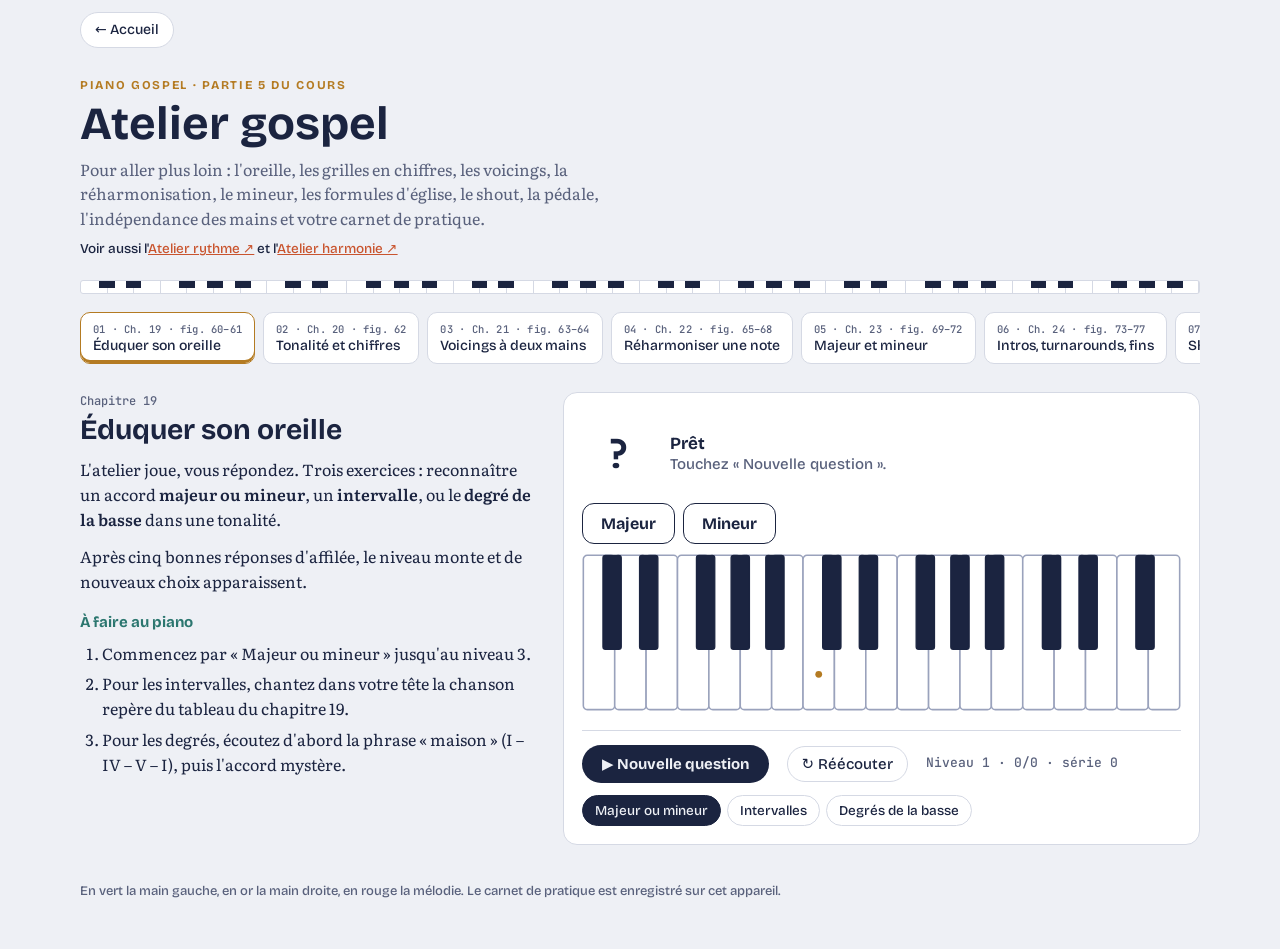
==== gospel.html @ 8a5437c1 "Application Piano gospel : accueil, trois ateliers hors ligne et cours PDF Co-Authored-By: Claude Op" ====
<!doctype html>
<html lang="fr">
<head>
<meta charset="utf-8">
<meta name="viewport" content="width=device-width, initial-scale=1, viewport-fit=cover">
<title>Atelier gospel · Piano gospel</title>
<meta name="description" content="Cours de piano gospel pour débutants : ateliers animés et sonores.">
<meta name="theme-color" content="#1B2440">
<link rel="manifest" href="manifest.webmanifest">
<link rel="icon" href="icons/icon-192.png" type="image/png">
<link rel="apple-touch-icon" href="icons/apple-touch-icon.png">
<meta name="mobile-web-app-capable" content="yes">
<meta name="apple-mobile-web-app-capable" content="yes">
<meta name="apple-mobile-web-app-title" content="Piano gospel">
<link rel="stylesheet" href="fonts/fonts.css">

<style>*{box-sizing:border-box}html{-webkit-text-size-adjust:100%}
:root{padding-top:env(safe-area-inset-top,0px);padding-bottom:env(safe-area-inset-bottom,0px)}
body{margin:0;font-size:14px}img{max-width:100%}[hidden]{display:none!important}
.appbar{display:flex;align-items:center;gap:10px;padding-block:12px 0;font-family:var(--f-display);font-size:14px}
.appbar a{color:var(--ink);text-decoration:none;border:1.5px solid var(--line);border-radius:999px;padding:6px 14px;background:var(--surface)}
.appbar a:focus-visible{outline:2px solid var(--gold);outline-offset:2px}

/* Mise en page (gospel) : en-tête + bande clavier, menu des leçons défilant, puis leçon en deux colonnes (texte | scène animée) qui s'empilent sur téléphone. */
:root{
  --bg:#EEF0F5; --surface:#FFFFFF; --ink:#1B2440; --muted:#59617C; --line:#D5D9E4; --soft:#E4E7EF;
  --gold:#B47B22; --gold-soft:#F3E3C4; --coral:#C9542E; --coral-soft:#F7DACD; --teal:#2B766F; --teal-soft:#D3EAE6;
  --violet:#5B4B8A; --violet-soft:#E2DCF0; --key:#1B2440;
  --keyw:#FFFFFF; --keyb:#1B2440; --keyline:#9AA2BC; --keytext:#59617C;
  --f-display:"Bricolage Grotesque", "Trebuchet MS", system-ui, sans-serif;
  --f-body:"Literata", Georgia, "Times New Roman", serif;
  --f-mono:"JetBrains Mono", ui-monospace, "SFMono-Regular", Menlo, monospace;
}
@media (prefers-color-scheme: dark){:root:not([data-theme="light"]){
  --bg:#0F1320; --surface:#171E30; --ink:#E7EAF3; --muted:#9AA2BC; --line:#2B3452; --soft:#20283D;
  --gold:#E2AB4E; --gold-soft:#3A3020; --coral:#EF7C55; --coral-soft:#43281F; --teal:#55B6AA; --teal-soft:#183531;
  --violet:#A493DD; --violet-soft:#2A2545; --key:#E7EAF3;
  --keyw:#E4E7EF; --keyb:#0A0D16; --keyline:#4A5370; --keytext:#3A4258; color-scheme:dark}}
:root[data-theme="dark"]{
  --bg:#0F1320; --surface:#171E30; --ink:#E7EAF3; --muted:#9AA2BC; --line:#2B3452; --soft:#20283D;
  --gold:#E2AB4E; --gold-soft:#3A3020; --coral:#EF7C55; --coral-soft:#43281F; --teal:#55B6AA; --teal-soft:#183531;
  --violet:#A493DD; --violet-soft:#2A2545; --key:#E7EAF3;
  --keyw:#E4E7EF; --keyb:#0A0D16; --keyline:#4A5370; --keytext:#3A4258; color-scheme:dark}
*{box-sizing:border-box}
body{background:var(--bg);color:var(--ink);font-family:var(--f-body);font-size:16px;line-height:1.55;
  padding-left:max(16px,env(safe-area-inset-left,0px));padding-right:max(16px,env(safe-area-inset-right,0px));padding-block:0 48px}
.wrap{max-width:1120px;margin:0 auto}
header{padding-block:28px 0}
.eyebrow{font-family:var(--f-display);font-size:12px;letter-spacing:.14em;text-transform:uppercase;color:var(--gold);font-weight:700}
h1{font-family:var(--f-display);font-weight:700;font-size:clamp(30px,5vw,46px);line-height:1.05;margin:6px 0 8px;text-wrap:balance}
.sub{color:var(--muted);max-width:62ch;margin:0}
.keys{height:14px;margin-top:20px;border-radius:3px;
  background:
   repeating-linear-gradient(90deg,transparent 0 calc(100%/42*1 - 1px),var(--line) calc(100%/42*1 - 1px) calc(100%/42*1)),
   var(--surface);border:1px solid var(--line);position:relative;overflow:hidden}
.keys::after{content:"";position:absolute;inset:0 0 45% 0;
  background:repeating-linear-gradient(90deg,
   transparent 0 1.6%, var(--key) 1.6% 3.0%, transparent 3.0% 4.0%, var(--key) 4.0% 5.4%, transparent 5.4% 8.8%,
   var(--key) 8.8% 10.2%, transparent 10.2% 11.3%, var(--key) 11.3% 12.7%, transparent 12.7% 13.8%, var(--key) 13.8% 15.2%, transparent 15.2% 16.67%)}
nav{margin-top:18px;overflow-x:auto;scrollbar-width:thin;padding-bottom:6px}
nav ol{list-style:none;display:flex;gap:8px;margin:0;padding:0;width:max-content}
nav a{display:flex;flex-direction:column;gap:1px;text-decoration:none;color:var(--ink);background:var(--surface);
  border:1px solid var(--line);border-radius:10px;padding:8px 12px;min-width:118px}
nav a small{font-family:var(--f-mono);font-size:10.5px;color:var(--muted);letter-spacing:.02em}
nav a span{font-family:var(--f-display);font-weight:500;font-size:14px;line-height:1.2}
nav a[aria-current="page"]{border-color:var(--gold);box-shadow:inset 0 -3px 0 var(--gold)}
nav a:focus-visible,button:focus-visible,input:focus-visible,select:focus-visible{outline:2px solid var(--gold);outline-offset:2px}
main{display:grid;grid-template-columns:minmax(0,5fr) minmax(0,7fr);gap:28px;margin-top:22px;align-items:start}
@media (max-width:860px){main{grid-template-columns:minmax(0,1fr)}}
.text{min-width:0}
.text .ref{font-family:var(--f-mono);font-size:12px;color:var(--muted)}
.text h2{font-family:var(--f-display);font-weight:700;font-size:28px;line-height:1.1;margin:4px 0 12px;text-wrap:balance}
.text p{margin:0 0 12px;max-width:62ch}
.text h3{font-family:var(--f-display);font-size:15px;font-weight:700;margin:18px 0 6px;color:var(--teal)}
.text ol{margin:0;padding-left:22px}
.text li{margin-bottom:6px}
.legend{display:flex;flex-wrap:wrap;gap:10px 16px;font-size:13px;color:var(--muted);margin-top:14px;font-family:var(--f-display)}
.legend i{display:inline-block;width:22px;height:12px;border-radius:3px;vertical-align:-1px;margin-right:6px}
.stage{background:var(--surface);border:1px solid var(--line);border-radius:14px;padding:18px;min-width:0}
.readout{display:flex;align-items:center;gap:16px;min-height:86px}
.big{font-family:var(--f-mono);font-weight:700;font-size:56px;line-height:1;min-width:2.6ch;text-align:center;color:var(--ink);transition:transform .06s}
.big.dim{color:var(--muted);opacity:.55}
.big.pulse{transform:scale(1.12)}
.state{font-family:var(--f-display);font-size:15px;color:var(--muted);line-height:1.3}
.state b{color:var(--ink);font-weight:700;display:block;font-size:17px}
.tracks{margin-top:12px;display:flex;flex-direction:column;gap:10px}
.lname{font-family:var(--f-display);font-size:12px;letter-spacing:.06em;text-transform:uppercase;color:var(--muted);margin-bottom:4px;display:flex;justify-content:space-between}
.lbody{position:relative;height:46px;background:var(--soft);border-radius:8px;overflow:hidden}
.lbody.short{height:34px}
.gl{position:absolute;top:0;bottom:0;width:1px;background:var(--line)}
.gl.beat{background:color-mix(in srgb,var(--muted) 45%,transparent)}
.gl.bar{width:2px;background:var(--ink);opacity:.55}
.blk{position:absolute;top:7px;bottom:7px;border-radius:6px;background:var(--teal-soft);border:1.5px solid var(--teal);
  display:flex;align-items:center;padding-left:16px;font-family:var(--f-display);font-size:12px;color:var(--ink);white-space:nowrap;overflow:hidden;transition:background .08s}
.blk::before{content:"";position:absolute;left:4px;top:50%;width:9px;height:9px;margin-top:-4.5px;border-radius:50%;background:var(--teal)}
.blk.on{background:color-mix(in srgb,var(--teal) 38%,var(--surface))}
.blk.hit::before{transform:scale(1.7)}
.blk.c2{background:var(--gold-soft);border-color:var(--gold)} .blk.c2::before{background:var(--gold)} .blk.c2.on{background:color-mix(in srgb,var(--gold) 40%,var(--surface))}
.blk.c3{background:var(--violet-soft);border-color:var(--violet)} .blk.c3::before{background:var(--violet)} .blk.c3.on{background:color-mix(in srgb,var(--violet) 40%,var(--surface))}
.blk.c4{background:var(--coral-soft);border-color:var(--coral)} .blk.c4::before{background:var(--coral)} .blk.c4.on{background:color-mix(in srgb,var(--coral) 40%,var(--surface))}
.blk.rest{background:repeating-linear-gradient(135deg,transparent 0 6px,color-mix(in srgb,var(--muted) 22%,transparent) 6px 8px);border:1.5px dashed var(--muted);color:var(--muted);padding-left:6px}
.blk.rest::before{display:none}
.blk.rest.on{background:repeating-linear-gradient(135deg,transparent 0 6px,color-mix(in srgb,var(--muted) 40%,transparent) 6px 8px)}
.blk .tie{position:absolute;top:2px;bottom:2px;border-left:2px dotted var(--teal)}
.acc{position:absolute;top:-1px;font-family:var(--f-mono);font-weight:700;font-size:13px;color:var(--coral);transform:translateX(-2px)}
.ph{position:absolute;top:0;bottom:0;width:2px;background:var(--coral);left:0;will-change:transform;pointer-events:none;opacity:0}
.playing .ph{opacity:1}
.syl{display:flex;margin-top:2px;position:relative}
.syl span{flex:1 1 0;min-width:0;text-align:center;font-family:var(--f-mono);font-size:12px;color:var(--muted);padding:4px 0;border-radius:5px}
.syl span.b{color:var(--ink);font-weight:700}
.syl span.on{background:var(--gold);color:#fff}
.controls{display:flex;flex-wrap:wrap;gap:12px 18px;align-items:center;margin-top:16px;padding-top:14px;border-top:1px solid var(--line)}
.btn{font-family:var(--f-display);font-weight:700;font-size:15px;border:0;border-radius:999px;padding:10px 20px;cursor:pointer;background:var(--ink);color:var(--bg);display:inline-flex;align-items:center;gap:8px}
.btn.ghost{background:transparent;color:var(--ink);border:1.5px solid var(--line);font-weight:500;padding:8px 14px}
.btn.ok{background:var(--teal);color:#fff}
.btn.ko{background:transparent;color:var(--coral);border:1.5px solid var(--coral)}
.tempo{display:flex;align-items:center;gap:10px;flex:1 1 240px;min-width:0}
.tempo input{flex:1;min-width:0;accent-color:var(--gold)}
.tempo output{font-family:var(--f-mono);font-size:14px;white-space:nowrap}
.chips{display:flex;flex-wrap:wrap;gap:6px;width:100%}
.chips button{font-family:var(--f-display);font-size:13.5px;border:1.5px solid var(--line);background:transparent;color:var(--ink);border-radius:999px;padding:6px 12px;cursor:pointer}
.chips button[aria-pressed="true"]{background:var(--ink);color:var(--bg);border-color:var(--ink)}
.toggles{display:flex;flex-wrap:wrap;gap:6px 14px;font-family:var(--f-display);font-size:13.5px;color:var(--muted)}
.toggles label{display:flex;gap:6px;align-items:center;cursor:pointer}
.toggles input{accent-color:var(--gold)}
.note{font-size:13.5px;color:var(--muted);margin-top:10px;font-family:var(--f-display)}
/* métronome */
.metro{display:grid;grid-template-columns:auto minmax(0,1fr);gap:22px;align-items:center}
@media (max-width:520px){.metro{grid-template-columns:minmax(0,1fr)} .metro svg{margin:0 auto}}
.metro svg{width:170px;height:auto;display:block}
.bpm{font-family:var(--f-mono);font-weight:700;font-size:58px;line-height:1}
.bpm small{font-size:15px;color:var(--muted);font-weight:500;margin-left:6px}
.tname{font-family:var(--f-display);font-size:18px;margin-top:2px}
.zone{font-size:13px;color:var(--violet);font-family:var(--f-display);min-height:20px}
.dots{display:flex;gap:10px;margin-top:14px}
.dots span{width:26px;height:26px;border-radius:50%;border:2px solid var(--line);display:grid;place-items:center;font-family:var(--f-mono);font-size:12px;color:var(--muted)}
.dots span.on{background:var(--coral);border-color:var(--coral);color:#fff}
.dots span.first.on{background:var(--gold);border-color:var(--gold)}
.row{display:flex;flex-wrap:wrap;gap:8px;align-items:center;margin-top:12px}
select{font-family:var(--f-display);font-size:14px;padding:6px 8px;border-radius:8px;border:1.5px solid var(--line);background:var(--surface);color:var(--ink)}
/* échelle */
.ladder{display:flex;align-items:flex-end;gap:6px;height:150px;margin-top:8px}
.ladder div{flex:1 1 0;min-width:0;background:var(--teal-soft);border-radius:5px 5px 0 0;position:relative;display:flex;justify-content:center}
.ladder div span{position:absolute;top:-20px;font-family:var(--f-mono);font-size:11px;color:var(--muted)}
.ladder div.done{background:var(--teal)}
.ladder div.cur{background:var(--gold)}
.ladder div.cur span{color:var(--ink);font-weight:700}
.pips{display:flex;gap:8px;align-items:center;font-family:var(--f-display);font-size:14px;color:var(--muted)}
.pips i{width:16px;height:16px;border-radius:50%;border:2px solid var(--teal);display:inline-block}
.pips i.on{background:var(--teal)}
.msg{font-family:var(--f-display);font-size:15px;min-height:24px;margin-top:10px}
.fields{display:flex;flex-wrap:wrap;gap:10px 16px;font-family:var(--f-display);font-size:13.5px;color:var(--muted)}
.fields label{display:flex;flex-direction:column;gap:3px}
.fields input{width:90px;font-family:var(--f-mono);font-size:14px;padding:5px 8px;border-radius:8px;border:1.5px solid var(--line);background:var(--surface);color:var(--ink)}
footer{margin-top:36px;font-size:13px;color:var(--muted);font-family:var(--f-display)}
@media (prefers-reduced-motion:reduce){.big{transition:none}.blk{transition:none}}
/* clavier SVG */
.kb{width:100%;height:auto;display:block;touch-action:manipulation;user-select:none;-webkit-user-select:none}
.kb .w{fill:var(--keyw);stroke:var(--keyline);stroke-width:1.2;cursor:pointer}
.kb .b{fill:var(--keyb);stroke:var(--keyb);cursor:pointer}
.kb .w.l-gold{fill:var(--gold)} .kb .b.l-gold{fill:var(--gold)}
.kb .w.l-coral{fill:var(--coral)} .kb .b.l-coral{fill:var(--coral)}
.kb .w.l-teal{fill:var(--teal)} .kb .b.l-teal{fill:var(--teal)}
.kb .w.l-violet{fill:var(--violet)} .kb .b.l-violet{fill:var(--violet)}
.kb .w.l-soft{fill:var(--gold-soft)} .kb .b.l-soft{fill:color-mix(in srgb,var(--gold) 55%,var(--keyb))}
.kb .w.l-tsoft{fill:var(--teal-soft)} .kb .b.l-tsoft{fill:color-mix(in srgb,var(--teal) 60%,var(--keyb))}
.kb .w.l-dim{fill:color-mix(in srgb,var(--keyw) 70%,var(--line))}
.kb text{font-family:var(--f-mono);font-size:9px;fill:var(--keytext);pointer-events:none;text-anchor:middle}
.kb text.on{fill:#fff;font-weight:700}
.kb text.bt{fill:#fff;font-size:7.5px}
.kb .mid{fill:var(--gold)}
.kbwrap{overflow-x:auto;margin-top:10px}
.kbwrap .kb{min-width:520px}
.score{font-family:var(--f-mono);font-size:13px;color:var(--muted)}
.fb{font-family:var(--f-display);font-size:17px;min-height:26px}
.fb.ok{color:var(--teal)} .fb.ko{color:var(--coral)}
.chords{display:flex;flex-wrap:wrap;gap:8px;margin-top:12px}
.chords button,.chord{font-family:var(--f-display);border:1.5px solid var(--line);background:var(--surface);color:var(--ink);border-radius:10px;padding:6px 12px;cursor:pointer;display:flex;flex-direction:column;align-items:center;min-width:64px;line-height:1.15}
.chords button b,.chord b{font-size:17px}
.chords button small,.chord small{font-family:var(--f-mono);font-size:11px;color:var(--muted)}
.chords .on{border-color:var(--gold);background:var(--gold-soft)}
.steps{display:flex;flex-wrap:wrap;gap:4px 6px;align-items:center;margin-top:12px;font-family:var(--f-display)}
.steps .n{font-weight:700;padding:3px 8px;border-radius:6px;background:var(--soft)}
.steps .n.on{background:var(--gold);color:#fff}
.steps .i{font-family:var(--f-mono);font-size:12px;color:var(--teal)}
.steps .i.half{color:var(--coral);font-weight:700}
.staff{width:100%;max-width:520px;height:auto;display:block;margin:0 auto}
.staff line{stroke:var(--ink);stroke-width:1.2}
.staff .clef{font-family:"Noto Music","Bravura","Segoe UI Symbol",serif;fill:var(--ink)}
.staff .nh{fill:var(--ink)}
.staff .nh.ok{fill:var(--teal)} .staff .nh.ko{fill:var(--coral)}
.staff text.acc{font-family:"Noto Music","Segoe UI Symbol",serif;font-size:22px;fill:var(--ink)}
.staff text.lab{font-family:var(--f-display);font-size:11px;fill:var(--muted)}
.circle{width:100%;max-width:420px;height:auto;display:block;margin:0 auto}
.circle path{stroke:var(--surface);stroke-width:2;cursor:pointer}
.circle .maj{fill:var(--soft)} .circle .min{fill:color-mix(in srgb,var(--soft) 60%,var(--line))}
.circle .fam1{fill:var(--gold-soft)} .circle .fam2{fill:var(--teal-soft)} .circle .fam3{fill:var(--violet-soft)}
.circle .play{fill:var(--gold)}
.circle text{font-family:var(--f-display);fill:var(--ink);pointer-events:none;text-anchor:middle;dominant-baseline:central}
.circle text.sig{font-family:var(--f-mono);font-size:10px;fill:var(--muted)}
.circle text.deg{font-family:var(--f-mono);font-size:10px;font-weight:700;fill:var(--coral)}
.kv{display:grid;grid-template-columns:auto minmax(0,1fr);gap:4px 14px;font-size:14.5px;margin-top:12px}
.kv dt{font-family:var(--f-display);color:var(--muted)}
.kv dd{margin:0}
.levels{display:grid;grid-template-columns:repeat(4,minmax(0,1fr));gap:6px;margin-top:12px}
.levels button{font-family:var(--f-display);border:1.5px solid var(--line);background:transparent;color:var(--ink);border-radius:10px;padding:8px 6px;cursor:pointer;font-size:13px;line-height:1.2}
.levels button b{display:block;font-size:20px;font-family:var(--f-mono)}
.levels button[aria-pressed="true"]{background:var(--ink);color:var(--bg);border-color:var(--ink)}
.keyhint{font-family:var(--f-mono);font-size:12px;color:var(--muted)}
kbd{font-family:var(--f-mono);font-size:12px;border:1px solid var(--line);border-bottom-width:2px;border-radius:4px;padding:0 5px;background:var(--surface)}
.cross{font-family:var(--f-display);font-size:13.5px;margin-top:8px}
.cross a{color:var(--coral)}
.sth{font-family:var(--f-display);font-size:16px;margin:4px 0 8px;color:var(--ink)}
.answers{display:flex;flex-wrap:wrap;gap:8px;margin-top:6px}
.answers button{font-family:var(--f-display);font-size:16px;font-weight:700;border:1.5px solid var(--ink);background:transparent;color:var(--ink);border-radius:12px;padding:10px 18px;cursor:pointer;min-width:84px}
.answers button:active{background:var(--gold-soft)}
.field{font-family:var(--f-mono);font-size:15px;padding:8px 10px;border-radius:8px;border:1.5px solid var(--line);background:var(--surface);color:var(--ink);width:100%;margin-top:4px}
.chord.bad{border-color:var(--coral)}
.seq{display:flex;flex-direction:column;gap:4px;margin-top:8px}
.seqrow{display:grid;grid-template-columns:minmax(0,9.5rem) repeat(8,minmax(0,1fr));gap:4px;align-items:center}
.seqrow span{font-family:var(--f-display);font-size:12px;color:var(--muted);white-space:nowrap;overflow:hidden;text-overflow:ellipsis}
.seqrow i{height:22px;border-radius:5px;background:var(--soft);border:1px solid var(--line)}
.seqrow i.x{background:var(--teal-soft);border-color:var(--teal)}
.seqrow i.x.rh{background:var(--gold-soft);border-color:var(--gold)}
.seqrow i.x.lh{background:var(--teal-soft)}
.seqrow i.x.sn,.seqrow i.x.kick{background:var(--violet-soft);border-color:var(--violet)}
.seqrow i.now{outline:2px solid var(--coral);outline-offset:1px}
.seqrow i.x.now{background:var(--coral);border-color:var(--coral)}
@media (max-width:520px){.seqrow{grid-template-columns:minmax(0,5.5rem) repeat(8,minmax(0,1fr))}}
.mud{position:absolute;top:4px;bottom:4px;background:color-mix(in srgb,var(--coral) 28%,transparent);border-radius:4px;pointer-events:none}
.stats{display:grid;grid-template-columns:repeat(auto-fit,minmax(110px,1fr));gap:10px;margin-bottom:12px}
.stats div{background:var(--soft);border-radius:10px;padding:10px 12px;display:flex;flex-direction:column}
.stats b{font-family:var(--f-mono);font-size:24px}
.stats span{font-family:var(--f-display);font-size:12px;color:var(--muted)}
.fiche{border:1px solid var(--line);border-radius:10px;padding:10px 12px;margin-bottom:8px;position:relative}
.fh{display:flex;justify-content:space-between;gap:10px;align-items:center;flex-wrap:wrap}
.fh b{font-family:var(--f-display);font-size:16px}
.fm{font-size:13.5px;color:var(--muted);font-family:var(--f-display);margin-top:2px}
.fg{font-family:var(--f-mono);font-size:13px;margin-top:6px;background:var(--soft);border-radius:6px;padding:6px 8px;overflow-x:auto;white-space:nowrap}
.fiche .del{font-family:var(--f-display);font-size:12px;color:var(--coral);background:none;border:0;cursor:pointer;padding:6px 0 0}
details.form{margin:8px 0 6px;border:1px dashed var(--line);border-radius:10px;padding:10px 12px}
details.form summary{cursor:pointer;font-family:var(--f-display);font-weight:700}
details.form .fields{margin:10px 0}
.fields label{flex:0 1 auto}
table.log{width:100%;border-collapse:collapse;font-size:13.5px;margin-top:10px;font-family:var(--f-display)}
table.log th{text-align:left;color:var(--muted);font-weight:500;border-bottom:1px solid var(--line);padding:6px}
table.log td{border-bottom:1px solid var(--line);padding:6px;vertical-align:top}
table.log td:nth-child(2),table.log td:nth-child(4){font-family:var(--f-mono);font-variant-numeric:tabular-nums}
table.log button{background:none;border:0;color:var(--coral);font-size:16px;cursor:pointer}
</style>
</head>
<body>


<div class="wrap">
<div class="appbar"><a href="index.html">← Accueil</a></div>
<header>
  <div class="eyebrow">Piano gospel · partie 5 du cours</div>
  <h1>Atelier gospel</h1>
  <p class="sub">Pour aller plus loin : l'oreille, les grilles en chiffres, les voicings, la réharmonisation, le mineur, les formules d'église, le shout, la pédale, l'indépendance des mains et votre carnet de pratique.</p>
  <p class="cross">Voir aussi l'<a href="rythme.html" >Atelier rythme ↗</a> et l'<a href="harmonie.html" >Atelier harmonie ↗</a></p>
  <div class="keys" aria-hidden="true"></div>
  <nav aria-label="Leçons"><ol id="nav"></ol></nav>
</header>
<main id="main"></main>
<footer>En vert la main gauche, en or la main droite, en rouge la mélodie. Le carnet de pratique est enregistré sur cet appareil.</footer>
</div>

<script>
/* ------------------------------------------------------------------ audio */
const AU = {
  ctx: null, out: null,
  ensure() {
    if (!this.ctx) {
      const C = window.AudioContext || window.webkitAudioContext;
      this.ctx = new C();
      const comp = this.ctx.createDynamicsCompressor();
      this.out = this.ctx.createGain();
      this.out.gain.value = 0.85;
      this.out.connect(comp); comp.connect(this.ctx.destination);
    }
    if (this.ctx.state === "suspended") this.ctx.resume();
    return this.ctx;
  },
  click(t, lvl) {
    const c = this.ctx, o = c.createOscillator(), g = c.createGain();
    o.type = "sine"; o.frequency.value = [880, 1250, 1760][lvl];
    const v = [0.16, 0.42, 0.65][lvl];
    g.gain.setValueAtTime(0.0001, t);
    g.gain.exponentialRampToValueAtTime(v, t + 0.002);
    g.gain.exponentialRampToValueAtTime(0.0001, t + 0.055);
    o.connect(g); g.connect(this.out); o.start(t); o.stop(t + 0.07);
  },
  note(t, freqs, dur, vel) {
    const c = this.ctx, len = Math.min(Math.max(dur, 0.12), 14);
    for (const f of freqs) {
      for (const [type, mult, amp] of [["triangle", 1, 1], ["sine", 2, 0.22]]) {
        const o = c.createOscillator(), g = c.createGain();
        o.type = type; o.frequency.value = f * mult;
        const a = vel * amp / Math.sqrt(freqs.length);
        g.gain.setValueAtTime(0.0001, t);
        g.gain.exponentialRampToValueAtTime(a, t + 0.006);
        g.gain.exponentialRampToValueAtTime(a * 0.4, t + 0.16);
        g.gain.exponentialRampToValueAtTime(a * 0.14, t + Math.max(0.2, len - 0.03));
        g.gain.exponentialRampToValueAtTime(0.0001, t + len + 0.06);
        o.connect(g); g.connect(this.out); o.start(t); o.stop(t + len + 0.08);
      }
    }
  }
};

/* ------------------------------------------------------------- transport */
class Transport {
  constructor() { this.on = false; this.timers = []; }
  start(cfg) {
    this.stop(true);
    const c = AU.ensure();
    this.cfg = cfg; this.spb = 60 / cfg.bpm; this.P = cfg.pre ? cfg.pre.len : 0;
    this.t0 = c.currentTime + 0.15; this.k = 0; this.i = 0; this.pi = 0; this.on = true;
    this.ev = [...cfg.events].sort((a, b) => a.t - b.t);
    this.pev = cfg.pre ? [...cfg.pre.events].sort((a, b) => a.t - b.t) : [];
    this.timer = setInterval(() => this.tick(), 25);
    this.tick();
    const draw = () => {
      if (!this.on) return;
      const p = (AU.ctx.currentTime - this.t0) / this.spb - this.P;
      if (cfg.frame) cfg.frame(p < 0 ? p : p % cfg.L, p);
      this.raf = requestAnimationFrame(draw);
    };
    this.raf = requestAnimationFrame(draw);
  }
  at(time, fn) {
    const ms = Math.max(0, (time - AU.ctx.currentTime) * 1000);
    this.timers.push(setTimeout(() => { if (this.on) fn(); }, ms));
    if (this.timers.length > 400) this.timers = this.timers.slice(-200);
  }
  tick() {
    const c = AU.ctx, ahead = c.currentTime + 0.14;
    while (this.pi < this.pev.length) {
      const e = this.pev[this.pi], time = this.t0 + e.t * this.spb;
      if (time > ahead) return;
      if (time >= c.currentTime - 0.03) e.play(time, this.spb, -1);
      this.pi++;
    }
    if (!this.ev.length) return;
    for (let guard = 0; guard < 500; guard++) {
      const e = this.ev[this.i];
      const time = this.t0 + (this.P + this.k * this.cfg.L + e.t) * this.spb;
      if (time > ahead) break;
      if (time >= c.currentTime - 0.03) e.play(time, this.spb, this.k);
      this.i++;
      if (this.i >= this.ev.length) { this.i = 0; this.k++; }
    }
  }
  setBpm(b) {
    if (!this.on) return;
    const c = AU.ctx, p = (c.currentTime - this.t0) / this.spb, ns = 60 / b;
    this.t0 = c.currentTime - p * ns; this.spb = ns;
  }
  stop(silent) {
    const was = this.on;
    this.on = false; clearInterval(this.timer); cancelAnimationFrame(this.raf);
    this.timers.forEach(clearTimeout); this.timers = [];
    if (was && this.cfg && this.cfg.onStop && !silent) this.cfg.onStop();
  }
}
const TR = new Transport();

/* ------------------------------------------------------------- utilitaires */
const $ = (s, el = document) => el.querySelector(s);
const h = (tag, attrs = {}, html = "") => { const e = document.createElement(tag); for (const k in attrs) e.setAttribute(k, attrs[k]); e.innerHTML = html; return e; };
const SVGNS = "http://www.w3.org/2000/svg";
const s = (tag, attrs = {}, txt) => { const e = document.createElementNS(SVGNS, tag); for (const k in attrs) e.setAttribute(k, attrs[k]); if (txt !== undefined) e.textContent = txt; return e; };
const freq = m => 440 * Math.pow(2, (m - 69) / 12);
const play = (midis, dur = 0.9, vel = 0.42, t) => { AU.ensure(); AU.note(t ?? AU.ctx.currentTime + 0.02, midis.map(freq), dur, vel); };
const rnd = a => a[Math.floor(Math.random() * a.length)];

/* ----------------------------------------------------------- solfège */
const LET_FR = ["Do", "Ré", "Mi", "Fa", "Sol", "La", "Si"], LET_EN = ["C", "D", "E", "F", "G", "A", "B"], NAT = [0, 2, 4, 5, 7, 9, 11];
const SHARP_FR = ["Do", "Do♯", "Ré", "Ré♯", "Mi", "Fa", "Fa♯", "Sol", "Sol♯", "La", "La♯", "Si"];
const FLAT_FR = ["Do", "Ré♭", "Ré", "Mi♭", "Mi", "Fa", "Sol♭", "Sol", "La♭", "La", "Si♭", "Si"];
const SHARP_EN = ["C", "C♯", "D", "D♯", "E", "F", "F♯", "G", "G♯", "A", "A♯", "B"];
const ACC = {0: "", 1: "♯", 2: "𝄪", 11: "♭", 10: "𝄫"};
/* tonalités majeures : lettre, demi-tons */
const KEYS = [
  {fr: "Do", en: "C", L: 0, pc: 0}, {fr: "Ré♭", en: "D♭", L: 1, pc: 1}, {fr: "Ré", en: "D", L: 1, pc: 2},
  {fr: "Mi♭", en: "E♭", L: 2, pc: 3}, {fr: "Mi", en: "E", L: 2, pc: 4}, {fr: "Fa", en: "F", L: 3, pc: 5},
  {fr: "Fa♯", en: "F♯", L: 3, pc: 6}, {fr: "Sol", en: "G", L: 4, pc: 7}, {fr: "La♭", en: "A♭", L: 5, pc: 8},
  {fr: "La", en: "A", L: 5, pc: 9}, {fr: "Si♭", en: "B♭", L: 6, pc: 10}, {fr: "Si", en: "B", L: 6, pc: 11}];
const keyByPc = pc => KEYS.find(k => k.pc === ((pc % 12) + 12) % 12);
function spell(key, deg, semis, lang = "en") {
  const L = (key.L + deg) % 7;
  const acc = ((key.pc + semis - NAT[L]) % 12 + 12) % 12;
  return (lang === "fr" ? LET_FR : LET_EN)[L] + (ACC[acc] ?? "?");
}
const MAJ = [0, 2, 4, 5, 7, 9, 11];
function scaleNames(key, lang = "fr") { return MAJ.map((st, d) => spell(key, d, st, lang)); }
function signature(key) {
  const names = scaleNames(key, "fr");
  const sh = names.filter(n => n.includes("♯")), fl = names.filter(n => n.includes("♭"));
  const order = sh.length ? ["Fa♯", "Do♯", "Sol♯", "Ré♯", "La♯", "Mi♯", "Si♯"] : ["Si♭", "Mi♭", "La♭", "Ré♭", "Sol♭", "Do♭", "Fa♭"];
  const list = order.filter(n => names.includes(n));
  if (!list.length) return "aucune altération";
  return `${list.length} ${sh.length ? (list.length > 1 ? "dièses" : "dièse") : (list.length > 1 ? "bémols" : "bémol")} : ${list.join(", ")}`;
}
const Q = {
  maj: {iv: [0, 4, 7], suf: "", fr: "majeur"}, m: {iv: [0, 3, 7], suf: "m", fr: "mineur"},
  dim: {iv: [0, 3, 6], suf: "°", fr: "diminué"}, aug: {iv: [0, 4, 8], suf: "+", fr: "augmenté"},
  sus2: {iv: [0, 2, 7], suf: "sus2", fr: "suspendu 2"}, sus4: {iv: [0, 5, 7], suf: "sus4", fr: "suspendu 4"},
  6: {iv: [0, 4, 7, 9], suf: "6", fr: "sixte"}, maj7: {iv: [0, 4, 7, 11], suf: "maj7", fr: "septième majeure"},
  7: {iv: [0, 4, 7, 10], suf: "7", fr: "septième (dominante)"}, m7: {iv: [0, 3, 7, 10], suf: "m7", fr: "mineur septième"},
  add9: {iv: [0, 4, 7, 14], suf: "add9", fr: "add9"}, dim7: {iv: [0, 3, 6, 9], suf: "°7", fr: "diminué septième"},
  "7sus4": {iv: [0, 5, 7, 10], suf: "7sus4", fr: "7sus4"}};
const IVNAME = {0: "fondamentale", 2: "9 (2)", 3: "tierce mineure", 4: "tierce majeure", 5: "quarte", 6: "quinte diminuée",
  7: "quinte", 8: "quinte augmentée", 9: "sixte", 10: "septième mineure", 11: "septième majeure", 14: "neuvième"};

/* voicing : accord en position serrée le plus proche du précédent */
function voice(pcs, prev, lo = 53, hi = 77, center = 64) {
  let best = null, bestScore = 1e9;
  const n = pcs.length;
  for (let r = 0; r < n; r++) {
    const order = pcs.slice(r).concat(pcs.slice(0, r));
    for (let start = lo; start <= hi - 4; start++) {
      if (((start % 12) + 12) % 12 !== order[0]) continue;
      const v = [start];
      for (let i = 1; i < n; i++) { let m = v[i - 1] + 1; while ((m % 12 + 12) % 12 !== order[i]) m++; v.push(m); }
      if (v[n - 1] > hi) continue;
      let sc;
      if (prev && prev.length) {
        const a = [...v].sort((x, y) => x - y), b = [...prev].sort((x, y) => x - y);
        sc = 0; for (let i = 0; i < Math.max(a.length, b.length); i++) sc += Math.abs((a[Math.min(i, a.length - 1)]) - (b[Math.min(i, b.length - 1)]));
      } else sc = Math.abs(v.reduce((x, y) => x + y, 0) / n - center) * 2;
      sc += (v[n - 1] - v[0] > 12 ? 4 : 0);
      if (sc < bestScore) { bestScore = sc; best = v; }
    }
  }
  return best;
}
const bassNote = (pc, lo = 41) => { let m = lo; while ((m % 12 + 12) % 12 !== ((pc % 12) + 12) % 12) m++; return m; };

/* progressions : [degré (0-6), demi-tons, qualité, temps, degré basse?, demi-tons basse?, chiffrage] */
const PROGS = [
  {id: "145", name: "I – IV – V – I", ch: "11", items: [[0,0,"maj",4,,,"I"],[3,5,"maj",4,,,"IV"],[4,7,"maj",4,,,"V"],[0,0,"maj",4,,,"I"]]},
  {id: "1645", name: "I – vi – IV – V", ch: "11", items: [[0,0,"maj",4,,,"I"],[5,9,"m",4,,,"vi"],[3,5,"maj",4,,,"IV"],[4,7,"maj",4,,,"V"]]},
  {id: "amen", name: "Le « Amen » IV – iv – I", ch: "11", items: [[3,5,"maj",4,,,"IV"],[0,0,"maj",4,,,"I"],[3,5,"maj",2,,,"IV"],[3,5,"m",2,,,"iv"],[0,0,"maj",4,,,"I"]]},
  {id: "251", name: "ii – V – I", ch: "11", items: [[1,2,"m7",4,,,"ii7"],[4,7,"7",4,,,"V7"],[0,0,"maj7",8,,,"Imaj7"]]},
  {id: "gospel", name: "I – I7 – IV – iv – I", ch: "11", items: [[0,0,"maj",4,,,"I"],[0,0,"7",4,,,"I7"],[3,5,"maj",2,,,"IV"],[3,5,"m",2,,,"iv"],[0,0,"maj",4,,,"I"]]},
  {id: "tour", name: "Le tour gospel (accords de passage)", ch: "12", items: [[0,0,"maj",2,,,"I"],[0,0,"maj",2,2,4,"I/3"],[3,5,"maj",2,,,"IV"],[3,6,"dim7",2,,,"♯iv°7"],[0,0,"maj",2,4,7,"I/5"],[5,9,"7",2,,,"VI7"],[1,2,"m7",2,,,"ii7"],[4,7,"7",2,,,"V7"],[0,0,"maj",4,,,"I"]]},
];
function chordName(key, it) {
  const [deg, st, q, , bd, bs] = it;
  let n = spell(key, deg, st) + Q[q].suf;
  if (bd !== undefined && bd !== null) n += "/" + spell(key, bd, bs);
  return n;
}
function realize(key, items, octaveShift = 0) {
  let prev = null; const out = []; let t = 0;
  for (const it of items) {
    const [deg, st, q, d, bd, bs] = it;
    const root = (key.pc + st) % 12;
    const pcs = Q[q].iv.map(i => (root + i) % 12);
    const rh = voice(pcs, prev).map(m => m + octaveShift);
    prev = rh.map(m => m - octaveShift);
    const bpc = bd !== undefined && bd !== null ? (key.pc + bs) % 12 : root;
    out.push({t, d, rh, bass: bassNote(bpc), root: bassNote(root), name: chordName(key, it), rn: it[6], q, it});
    t += d;
  }
  return {chords: out, len: t};
}

/* ------------------------------------------------------------- clavier */
function isBlack(m) { return [1, 3, 6, 8, 10].includes(((m % 12) + 12) % 12); }
function Keyboard(lo, hi, opt = {}) {
  const W = 24, H = 118, BW = 14, BH = 72;
  const whites = []; for (let m = lo; m <= hi; m++) if (!isBlack(m)) whites.push(m);
  const svg = s("svg", {class: "kb", viewBox: `0 0 ${whites.length * W + 2} ${H + 4}`, role: "group", "aria-label": "Clavier"});
  const keys = {}, labels = {};
  let mode = opt.labels || "fr";
  whites.forEach((m, i) => {
    const r = s("rect", {class: "w", x: i * W + 1, y: 1, width: W, height: H, rx: 3, "data-m": m});
    svg.append(r); keys[m] = r;
    const tx = s("text", {x: i * W + 1 + W / 2, y: H - 8});
    svg.append(tx); labels[m] = tx;
    if (m === 60) svg.append(s("circle", {class: "mid", cx: i * W + 1 + W / 2, cy: H - 26, r: 2.6}));
  });
  for (let m = lo + 1; m < hi; m++) if (isBlack(m)) {
    const i = whites.indexOf(m - 1);
    const off = {1: -2, 3: 2, 6: -2.5, 8: 0, 10: 2.5}[m % 12];
    const r = s("rect", {class: "b", x: (i + 1) * W + 1 - BW / 2 + off, y: 1, width: BW, height: BH, rx: 2, "data-m": m});
    svg.append(r); keys[m] = r;
    const bx = (i + 1) * W + 1 + off + 2.6;
    const tx = s("text", {class: "bt", x: bx, y: BH - 5, transform: `rotate(-90 ${bx} ${BH - 5})`, "text-anchor": "start"});
    svg.append(tx); labels[m] = tx;
  }
  const lit = {};
  function name(m) {
    const pc = ((m % 12) + 12) % 12;
    if (opt.nameFn) return opt.nameFn(m);
    return mode === "en" ? SHARP_EN[pc] : SHARP_FR[pc];
  }
  function refreshLabels() {
    for (const m in keys) {
      const mm = +m, black = isBlack(mm);
      const show = mode !== "none" && (!black || lit[mm]);
      labels[mm].textContent = show ? name(mm) : "";
      labels[mm].classList.toggle("on", !!lit[mm] && !black);
    }
  }
  function light(m, cls) {
    if (!keys[m]) return;
    keys[m].classList.remove("l-gold", "l-coral", "l-teal", "l-violet", "l-soft", "l-tsoft", "l-dim");
    if (cls) { keys[m].classList.add(cls); lit[m] = cls; } else delete lit[m];
    refreshLabels();
  }
  function clear(except) { for (const m in lit) if (!except || !except.includes(+m)) light(+m, null); }
  function flash(m, cls, ms = 260) { const prev = lit[m]; light(m, cls); setTimeout(() => light(m, prev || null), ms); }
  svg.addEventListener("pointerdown", e => {
    const m = e.target.getAttribute && e.target.getAttribute("data-m");
    if (!m) return;
    e.preventDefault();
    AU.ensure();
    if (opt.sound !== false) play([+m], 0.8, 0.45);
    if (opt.onPress) opt.onPress(+m); else flash(+m, "l-gold");
  });
  refreshLabels();
  return {el: svg, light, clear, flash, setMode(md) { mode = md; refreshLabels(); }, refresh: refreshLabels, keys, lit};
}
function kbBox(kb, minw = true) { const w = h("div", {class: minw ? "kbwrap" : ""}); w.append(kb.el); return w; }

/* --------------------------------------------------------------- portée */
function noteStep(m) {
  const pc = ((m % 12) + 12) % 12, oct = Math.floor(m / 12) - 1;
  const black = isBlack(m), L = NAT.indexOf(black ? pc - 1 : pc);
  return {d: oct * 7 + L, sharp: black};
}
function Staff() {
  const svg = s("svg", {class: "staff", viewBox: "0 0 420 210", role: "img", "aria-label": "Grande portée"});
  for (let i = 0; i < 5; i++) svg.append(s("line", {x1: 20, x2: 410, y1: 22 + i * 12, y2: 22 + i * 12}));
  for (let i = 0; i < 5; i++) svg.append(s("line", {x1: 20, x2: 410, y1: 130 + i * 12, y2: 130 + i * 12}));
  svg.append(s("line", {x1: 20, x2: 20, y1: 22, y2: 178}));
  svg.append(s("text", {class: "clef", x: 26, y: 82, "font-size": 64}, "𝄞"));
  svg.append(s("text", {class: "clef", x: 28, y: 162, "font-size": 44}, "𝄢"));
  svg.append(s("text", {class: "lab", x: 112, y: 12}, "clé de sol · main droite"));
  svg.append(s("text", {class: "lab", x: 112, y: 202}, "clé de fa · main gauche"));
  const g = s("g"); svg.append(g);
  function draw(list) {
    g.innerHTML = "";
    list.forEach(({m, cls, x}, idx) => {
      const {d, sharp} = noteStep(m);
      const staffs = [];
      if (m >= 60) staffs.push({base: 70, ref: 30, top: 22, bottom: 70});
      if (m <= 60) staffs.push({base: 178, ref: 18, top: 130, bottom: 178});
      for (const st of staffs) {
        const step = d - st.ref, y = st.base - step * 6, cx = x ?? 240;
        for (let ly = st.bottom + 12; ly <= y + 0.1; ly += 12) g.append(s("line", {x1: cx - 13, x2: cx + 13, y1: ly, y2: ly}));
        for (let ly = st.top - 12; ly >= y - 0.1; ly -= 12) g.append(s("line", {x1: cx - 13, x2: cx + 13, y1: ly, y2: ly}));
        g.append(s("ellipse", {class: "nh " + (cls || ""), cx, cy: y, rx: 7.6, ry: 5.6, transform: `rotate(-20 ${cx} ${y})`}));
        if (sharp) g.append(s("text", {class: "acc", x: cx - 24, y: y + 8}, "♯"));
      }
    });
  }
  return {el: svg, draw};
}

/* ====================================================== Atelier gospel */
/* sons de batterie (synthèse) */
const DR = {
  noise: null,
  buf() {
    if (this.noise) return this.noise;
    const c = AU.ctx, b = c.createBuffer(1, c.sampleRate * 0.5, c.sampleRate), d = b.getChannelData(0);
    for (let i = 0; i < d.length; i++) d[i] = Math.random() * 2 - 1;
    return (this.noise = b);
  },
  burst(t, dur, type, f, vol) {
    const c = AU.ctx, src = c.createBufferSource(), fl = c.createBiquadFilter(), g = c.createGain();
    src.buffer = this.buf(); fl.type = type; fl.frequency.value = f;
    g.gain.setValueAtTime(vol, t); g.gain.exponentialRampToValueAtTime(0.0001, t + dur);
    src.connect(fl); fl.connect(g); g.connect(AU.out); src.start(t); src.stop(t + dur + 0.02);
  },
  kick(t) {
    const c = AU.ctx, o = c.createOscillator(), g = c.createGain();
    o.frequency.setValueAtTime(140, t); o.frequency.exponentialRampToValueAtTime(42, t + 0.14);
    g.gain.setValueAtTime(0.9, t); g.gain.exponentialRampToValueAtTime(0.0001, t + 0.32);
    o.connect(g); g.connect(AU.out); o.start(t); o.stop(t + 0.34);
  },
  snare(t) { this.burst(t, 0.16, "highpass", 1400, 0.45); const c = AU.ctx, o = c.createOscillator(), g = c.createGain(); o.frequency.value = 190; g.gain.setValueAtTime(0.3, t); g.gain.exponentialRampToValueAtTime(0.0001, t + 0.08); o.connect(g); g.connect(AU.out); o.start(t); o.stop(t + 0.1); },
  clap(t) { [0, 0.011, 0.022].forEach(d => this.burst(t + d, 0.03, "bandpass", 1200, 0.5)); this.burst(t + 0.03, 0.14, "bandpass", 1200, 0.35); },
  hat(t, open) { this.burst(t, open ? 0.12 : 0.04, "highpass", 7500, 0.22); }
};

/* --------------------------------------------------------- utilitaires */
function tempoName(b) { return b <= 60 ? "Largo" : b <= 76 ? "Adagio" : b <= 108 ? "Andante" : b <= 120 ? "Moderato" : b <= 160 ? "Allegro" : "Presto"; }
const store = { get(k, d) { try { const v = localStorage.getItem(k); return v === null ? d : JSON.parse(v); } catch (e) { return d; } },
  set(k, v) { try { localStorage.setItem(k, JSON.stringify(v)); return true; } catch (e) { return false; } } };
function stageEl(root, label) { const st = h("section", {class: "stage", "aria-label": label}); root.append(st); return st; }
function chips(names, cur, onPick, label) {
  const c = h("div", {class: "chips", role: "group", "aria-label": label || "Choix"});
  names.forEach((n, i) => {
    const b = h("button", {type: "button", "aria-pressed": i === cur ? "true" : "false"}, n);
    b.onclick = () => { c.querySelectorAll("button").forEach((x, j) => x.setAttribute("aria-pressed", j === i ? "true" : "false")); onPick(i); };
    c.append(b);
  });
  return c;
}
function keySelect(id, cur, onChange, list) {
  const sel = h("select", {id});
  (list || KEYS).forEach(k => { const o = h("option", {value: k.pc}, `${k.fr} (${k.en})`); if (k.pc === cur) o.selected = true; sel.append(o); });
  sel.onchange = () => onChange(keyByPc(+sel.value));
  return sel;
}
function lab(forId, text) { return h("label", {class: "note", for: forId, style: "margin:0"}, text); }
function progPlayer(st, lo = 41, hi = 79) {
  const row = h("div", {class: "chords"}); st.append(row);
  const kb = Keyboard(lo, hi, {labels: "fr"}); st.append(kbBox(kb));
  let btns = [];
  function show(list) { row.innerHTML = ""; btns = list.map(c => { const b = h("div", {class: "chord"}, `<b>${c.name}</b><small>${c.rn || ""}</small>`); row.append(b); return b; }); }
  function light(c, i) { btns.forEach((b, j) => b.classList.toggle("on", j === i)); kb.clear(); c.rh.forEach(m => kb.light(m, "l-gold")); (c.lh || [c.bass]).forEach(m => kb.light(m, "l-teal")); }
  return {show, light, kb};
}
Q.m6 = {iv: [0, 3, 7, 9], suf: "m6", fr: "mineur sixte"};
function playProg(chords, {bpm = 80, onStep, onStop, click = true, loop = true}) {
  const L = chords.reduce((a, c) => Math.max(a, c.t + c.d), 0);
  const events = chords.map((c, i) => ({t: c.t, play: (tm, spb) => {
    AU.note(tm, c.rh.map(freq), c.d * spb * 0.95, 0.4); AU.note(tm, (c.lh || [c.bass]).map(freq), c.d * spb * 0.95, 0.48);
    TR.at(tm, () => onStep && onStep(c, i));
  }}));
  if (click) for (let b = 0; b < L; b++) events.push({t: b, play: tm => AU.click(tm, b % 4 === 0 ? 1 : 0)});
  if (!loop) events.push({t: L, play: tm => TR.at(tm, () => TR.stop())});
  TR.start({bpm, L: loop ? L : L + 1, events, onStop});
}

/* ================================================================ leçons */
const LESSONS = [
{ id: "oreille", nav: "Ch. 19 · fig. 60–61", title: "Éduquer son oreille", ref: "Chapitre 19",
  intro: `<p>L'atelier joue, vous répondez. Trois exercices : reconnaître un accord <b>majeur ou mineur</b>, un <b>intervalle</b>, ou le <b>degré de la basse</b> dans une tonalité.</p><p>Après cinq bonnes réponses d'affilée, le niveau monte et de nouveaux choix apparaissent.</p>`,
  steps: ["Commencez par « Majeur ou mineur » jusqu'au niveau 3.", "Pour les intervalles, chantez dans votre tête la chanson repère du tableau du chapitre 19.", "Pour les degrés, écoutez d'abord la phrase « maison » (I – IV – V – I), puis l'accord mystère."] },
{ id: "nashville", nav: "Ch. 20 · fig. 62", title: "Tonalité et chiffres", ref: "Chapitre 20",
  intro: `<p><b>Trouver la tonalité</b> : touchez au clavier les notes que vous entendez dans le chant. L'atelier liste les tonalités qui contiennent toutes ces notes.</p><p><b>Convertir une grille</b> : écrivez des accords (C G Am F) ou des chiffres (1 5 6m 4), choisissez la tonalité, et l'atelier traduit, transpose et joue la grille.</p>`,
  steps: ["Jouez quelques notes d'un chant que vous connaissez et regardez la tonalité proposée.", "Écrivez la grille d'un chant en accords, convertissez-la en chiffres.", "Transposez-la en Mi♭ ou La♭ et écoutez : la forme ne change pas."] },
{ id: "voicings", nav: "Ch. 21 · fig. 63–64", title: "Voicings à deux mains", ref: "Chapitre 21",
  intro: `<p>Choisissez une fondamentale et un voicing. La main gauche (vert) pose la basse, la main droite (or) joue la couleur. Comparez avec la simple triade pour entendre ce que chaque voicing apporte.</p>`,
  steps: ["Sur Do, écoutez « Triade » puis « maj9 » puis « 6/9 ».", "Écoutez « 9sus » puis « 13 » : deux couleurs de dominante très gospel.", "Lancez « 2 – 5 – 1 en voicings » et observez la main droite qui bouge à peine."] },
{ id: "reharm", nav: "Ch. 22 · fig. 65–68", title: "Réharmoniser une note", ref: "Chapitre 22",
  intro: `<p>Choisissez une note de mélodie (en Do majeur). L'atelier liste les accords qui peuvent la porter, du plus simple au plus riche, et indique le rôle de la note dans chaque accord. Touchez un accord pour l'entendre, la mélodie toujours en haut.</p>`,
  steps: ["Choisissez Mi et écoutez les accords « simples », puis « enrichis », puis « gospel ».", "Écoutez l'exemple « Mi – Ré – Do » en trois versions (chapitre 22).", "Trouvez trois accords pour la note Do et jouez-les au piano, la mélodie au 5e doigt."] },
{ id: "mineur", nav: "Ch. 23 · fig. 69–72", title: "Majeur et mineur", ref: "Chapitre 23",
  intro: `<p>Choisissez une note de départ : l'atelier compare la gamme majeure et les deux gammes mineures, puis les progressions en majeur et en mineur. Même tonique, autre couleur.</p>`,
  steps: ["Écoutez les trois gammes sur La.", "Comparez I – IV – V – I et i – iv – V – i.", "Écoutez i – ♭VI – ♭III – ♭VII : c'est vi – IV – I – V vu depuis le mineur."] },
{ id: "formules", nav: "Ch. 24 · fig. 73–77", title: "Intros, turnarounds, fins", ref: "Chapitre 24",
  intro: `<p>Les formules du chapitre 24, dans les 12 tonalités. Écoutez-les une à une, ou enchaînez-les comme un vrai chant : intro, turnaround, fin.</p>`,
  steps: ["Choisissez votre tonalité de la semaine.", "Écoutez chaque formule, puis jouez-la sans regarder.", "Lancez « Enchaîner » et jouez en même temps que l'atelier."] },
{ id: "shout", nav: "Ch. 25 · fig. 78–79", title: "Shout et boîte à rythmes", ref: "Chapitre 25",
  intro: `<p>Une petite boîte à rythmes gospel (grosse caisse, caisse claire, claps, charleston) avec le piano du shout : octaves en croches à la main gauche, accords sur les « et » à la main droite.</p><p>Coupez une partie pour la jouer vous-même, et montez le tempo palier par palier.</p>`,
  steps: ["Lancez à 80 BPM et écoutez chaque partie seule.", "Coupez la main gauche et jouez-la vous-même avec la batterie.", "Touchez « +4 BPM » après trois passages propres (méthode de l'échelle)."] },
{ id: "pedale", nav: "Ch. 26 · fig. 80", title: "La pédale", ref: "Chapitre 26",
  intro: `<p>Trois façons de jouer la même grille. Regardez la ligne de la pédale et la ligne du son : avec la <b>pédale syncopée</b>, chaque accord s'enchaîne au suivant sans se mélanger. Si la pédale <b>n'est jamais relevée</b>, les accords se superposent (zones rouges). <b>Sans pédale</b>, des trous apparaissent quand les mains se lèvent.</p>`,
  steps: ["Écoutez les trois versions l'une après l'autre.", "Jouez la grille au piano avec la pédale syncopée, en suivant la ligne verte.", "Enregistrez-vous et comparez avec l'atelier."] },
{ id: "mains", nav: "Ch. 27 · fig. 81–84", title: "Deux mains indépendantes", ref: "Chapitre 27",
  intro: `<p>Chaque main a sa piste et sa couleur. Coupez une main pour la jouer vous-même pendant que l'atelier joue l'autre, puis échangez.</p>`,
  steps: ["« 3 contre 2 » : dites « pas-sez-le-beurre » avec la case dorée.", "« Shout » : main gauche en octaves, main droite sur les « et ».", "Coupez la main droite, jouez-la vous-même, puis l'inverse."] },
{ id: "carnet", nav: "Ch. 28 · fig. 85", title: "Carnet de pratique", ref: "Chapitre 28",
  intro: `<p>Vos fiches de chant et vos séances, enregistrées <b>sur cet appareil</b>. Notez la tonalité, le tempo, la grille en chiffres et l'état de chaque chant ; consignez chaque séance avec sa durée et le tempo atteint.</p><p>Utilisez « Exporter » de temps en temps pour garder une copie.</p>`,
  steps: ["Créez une fiche pour le chant que vous apprenez.", "Après chaque séance, ajoutez une ligne au journal.", "Une fois par mois, regardez le total et passez les chants maîtrisés en « Maîtrisé »."] },
];

const nav = $("#nav");
LESSONS.forEach((l, i) => {
  const li = h("li");
  li.append(h("a", {href: "#" + l.id}, `<small>${String(i + 1).padStart(2, "0")} · ${l.nav}</small><span>${l.title}</span>`));
  nav.append(li);
});
function textCol(l) {
  return `<div class="text"><div class="ref">${l.ref}</div><h2>${l.title}</h2>${l.intro}
    <h3>À faire au piano</h3><ol>${l.steps.map(x => `<li>${x}</li>`).join("")}</ol></div>`;
}

/* ---------------------------------------------------------- 1 · oreille */
function viewOreille(root) {
  const st = stageEl(root, "Oreille");
  let mode = 0, level = 1, streak = 0, score = 0, total = 0, cur = null, answered = false;
  st.innerHTML = `<div class="readout"><div class="big" id="ob" style="font-size:40px;min-width:3ch">?</div><div class="state" id="os"><b>Prêt</b>Touchez « Nouvelle question ».</div></div>
    <div class="answers" id="ans"></div>`;
  const kb = Keyboard(48, 79, {labels: "none", sound: true}); st.append(kbBox(kb));
  const ctr = h("div", {class: "controls"});
  const nb = h("button", {class: "btn", type: "button"}, "▶ Nouvelle question");
  const rb = h("button", {class: "btn ghost", type: "button"}, "↻ Réécouter");
  const sc = h("span", {class: "score"});
  ctr.append(nb, rb, sc, chips(["Majeur ou mineur", "Intervalles", "Degrés de la basse"], 0, i => { mode = i; level = 1; streak = 0; cur = null; render(); }, "Exercice"));
  st.append(ctr);
  const INTS = [[[4, "3ce M"], [7, "5te"], [12, "octave"]], [[3, "3ce m"], [5, "4te"]], [[2, "2de M"], [9, "6te M"], [1, "2de m"]]];
  const DEGS = [[["1", 0, "maj"], ["4", 5, "maj"], ["5", 7, "maj"]], [["6m", 9, "m"]], [["2m", 2, "m"]]];
  const pool = () => (mode === 1 ? INTS : mode === 2 ? DEGS : [[["Majeur"], ["Mineur"]]]).slice(0, level).flat();
  function render() {
    const A = $("#ans", st); A.innerHTML = "";
    pool().forEach(opt => {
      const label = mode === 1 ? opt[1] : opt[0];
      const b = h("button", {type: "button"}, label); b.onclick = () => answer(label); A.append(b);
    });
    sc.textContent = `Niveau ${level} · ${score}/${total} · série ${streak}`;
    if (!cur) { $("#ob", st).textContent = "?"; $("#os", st).innerHTML = "<b>Prêt</b>Touchez « Nouvelle question »."; }
  }
  function playCur() {
    AU.ensure(); const t = AU.ctx.currentTime + 0.05; kb.clear();
    if (mode === 0) { cur.notes.forEach((m, i) => AU.note(t + i * 0.28, [freq(m)], 0.5, 0.42)); AU.note(t + 0.95, cur.notes.map(freq), 1.4, 0.45); }
    if (mode === 1) { AU.note(t, [freq(cur.a)], 0.8, 0.45); AU.note(t + 0.85, [freq(cur.b)], 0.9, 0.45); AU.note(t + 1.9, [freq(cur.a), freq(cur.b)], 1.2, 0.4); }
    if (mode === 2) {
      const k = cur.k, tn = 48 + k.pc, seqc = [[0, "maj"], [5, "maj"], [7, "maj"], [0, "maj"]];
      seqc.forEach(([o, q], i) => { const r = (tn + o); AU.note(t + i * 0.55, [...voice(Q[q].iv.map(x => (r + x) % 12), null, 60, 76), bassNote(r % 12, 36)].map(freq), 0.5, 0.33); });
      const r = cur.root; AU.note(t + 2.8, [...voice(Q[cur.q].iv.map(x => (r + x) % 12), null, 60, 76), bassNote(r % 12, 36)].map(freq), 1.4, 0.45);
    }
  }
  function next() {
    answered = false; total += 0;
    const p = pool();
    if (mode === 0) { const r = 52 + Math.floor(Math.random() * 10), mn = Math.random() < 0.5; cur = {ans: mn ? "Mineur" : "Majeur", notes: [r, r + (mn ? 3 : 4), r + 7]}; }
    if (mode === 1) { const [iv, name] = rnd(p), a = 53 + Math.floor(Math.random() * 10); cur = {ans: name, a, b: a + iv}; }
    if (mode === 2) { const k = rnd(KEYS.filter(x => [0, 5, 7, 2, 10, 3].includes(x.pc))), [name, o, q] = rnd(p); cur = {ans: name, k, root: k.pc + o, q}; }
    $("#ob", st).textContent = "?"; $("#os", st).innerHTML = mode === 2 ? `<b>Écoutez</b>la phrase « maison » puis l'accord mystère` : "<b>Écoutez</b>puis choisissez la réponse";
    playCur();
  }
  function answer(a) {
    if (!cur || answered) return; answered = true; total++;
    const ok = a === cur.ans;
    if (ok) { score++; streak++; } else streak = 0;
    let up = "";
    if (ok && streak >= 5 && level < (mode === 0 ? 1 : 3)) { level++; streak = 0; up = " · niveau suivant !"; }
    $("#ob", st).textContent = cur.ans;
    $("#os", st).innerHTML = ok ? `<b style="color:var(--teal)">Bravo${up}</b>c'était bien ${cur.ans}` : `<b style="color:var(--coral)">Non : c'était ${cur.ans}</b>réécoutez pour comparer`;
    if (mode === 0) cur.notes.forEach(m => kb.light(m, "l-gold"));
    if (mode === 1) { kb.light(cur.a, "l-teal"); kb.light(cur.b, "l-gold"); }
    if (mode === 2) { kb.light(bassNote(cur.root % 12, 48), "l-teal"); }
    render(); setTimeout(() => { if (answered && mode !== 2) playCur(); }, 200);
  }
  nb.onclick = next; rb.onclick = () => cur && playCur();
  render();
}

/* -------------------------------------------------------- 2 · nashville */
const DEGNUM = {0: "1", 1: "♭2", 2: "2", 3: "♭3", 4: "3", 5: "4", 6: "♭5", 7: "5", 8: "♭6", 9: "6", 10: "♭7", 11: "7"};
const LETTER_PC = {C: 0, D: 2, E: 4, F: 5, G: 7, A: 9, B: 11};
function parseChord(tok) {
  const m = tok.match(/^([A-Ga-g])([#b♯♭]?)([^/]*)(?:\/([A-Ga-g])([#b♯♭]?))?$/);
  if (!m) return null;
  const acc = a => (a === "#" || a === "♯" ? 1 : a === "b" || a === "♭" ? -1 : 0);
  return {root: (LETTER_PC[m[1].toUpperCase()] + acc(m[2]) + 12) % 12, suf: m[3] || "",
    bass: m[4] ? (LETTER_PC[m[4].toUpperCase()] + acc(m[5]) + 12) % 12 : null};
}
function parseNum(tok) {
  const m = tok.match(/^([#b♯♭]?)([1-7])([^/]*)(?:\/([#b♯♭]?)([1-7]))?$/);
  if (!m) return null;
  const acc = a => (a === "#" || a === "♯" ? 1 : a === "b" || a === "♭" ? -1 : 0);
  return {deg: +m[2] - 1, st: MAJ[+m[2] - 1] + acc(m[1]), suf: m[3] || "", bdeg: m[5] ? +m[5] - 1 : null, bst: m[5] ? MAJ[+m[5] - 1] + acc(m[4]) : null};
}
function sufQuality(suf) {
  const s = suf.toLowerCase();
  if (s.startsWith("maj7") || s.startsWith("maj9") || s === "ma7") return "maj7";
  if (s.includes("°7") || s.includes("dim7")) return "dim7";
  if (s.includes("°") || s.includes("dim")) return "dim";
  if (s.startsWith("m") && !s.startsWith("maj")) return s.includes("7") || s.includes("9") ? "m7" : "m";
  if (s.includes("sus")) return s.includes("7") || s.includes("9") ? "7sus4" : "sus4";
  if (s.includes("13") || s.includes("9") || s.includes("7")) return "7";
  if (s.includes("6")) return "6";
  if (s.includes("add9") || s === "2") return "add9";
  return "maj";
}
function degOfPc(key, pc) { const st = ((pc - key.pc) % 12 + 12) % 12; const d = [0, 1, 1, 2, 2, 3, 3, 4, 5, 5, 6, 6][st]; return [d, st]; }
function viewNashville(root) {
  const st = stageEl(root, "Tonalité");
  st.innerHTML = `<h3 class="sth">Trouver la tonalité</h3><p class="note" style="margin:0">Touchez les notes que vous entendez (dans l'ordre si possible).</p><div class="chords" id="nn"></div><div class="chords" id="nk"></div>`;
  let notes = [];
  const kb = Keyboard(48, 72, {labels: "fr", onPress: m => { notes.push(m); kb.light(m, "l-gold"); find(); }});
  st.insertBefore(kbBox(kb, false), $("#nn", st));
  const clr = h("button", {class: "btn ghost", type: "button", style: "margin-top:8px"}, "Effacer les notes");
  clr.onclick = () => { notes = []; kb.clear(); find(); }; st.append(clr);
  function find() {
    $("#nn", st).innerHTML = notes.map(m => `<span class="chord"><b>${SHARP_FR[m % 12]}</b></span>`).join("");
    const pcs = [...new Set(notes.map(m => m % 12))];
    const K = $("#nk", st); K.innerHTML = "";
    if (!pcs.length) { K.innerHTML = `<span class="note">Aucune note pour l'instant.</span>`; return; }
    const cands = KEYS.filter(k => pcs.every(p => MAJ.includes(((p - k.pc) % 12 + 12) % 12)));
    const scoreK = k => (notes[notes.length - 1] % 12 === k.pc ? 2 : 0) + (notes[0] % 12 === k.pc ? 1 : 0) + (pcs.includes(k.pc) ? 1 : 0);
    cands.sort((a, b) => scoreK(b) - scoreK(a));
    if (!cands.length) { K.innerHTML = `<span class="note">Aucune tonalité majeure ne contient toutes ces notes : le chant change peut-être de ton, ou une note est chromatique.</span>`; return; }
    cands.slice(0, 6).forEach((k, i) => K.append(h("div", {class: "chord" + (i === 0 ? " on" : "")}, `<b>${k.fr} majeur</b><small>ou ${keyByPc(k.pc + 9).fr} mineur</small>`)));
  }
  find();

  const st2 = stageEl(root, "Convertisseur"); st2.style.marginTop = "16px";
  let key = KEYS[0], to = KEYS[0], dir = 0, playing = false;
  st2.innerHTML = `<h3 class="sth">Convertir et transposer une grille</h3>
    <label class="note" for="nv-in" style="margin:0">Votre grille (séparez par des espaces)</label>
    <input id="nv-in" class="field" type="text" value="C G Am F" autocomplete="off" spellcheck="false">
    <div class="chords" id="nv-out"></div>`;
  const ctr = h("div", {class: "controls"});
  const pb = h("button", {class: "btn", type: "button"}, "▶ Jouer");
  ctr.append(chips(["Accords → chiffres", "Chiffres → accords"], 0, i => { dir = i; $("#nv-in", st2).value = i ? "1 5 6m 4" : "C G Am F"; conv(); }, "Sens"),
    lab("nv-key", "Tonalité de la grille"), keySelect("nv-key", 0, k => { key = k; conv(); }),
    lab("nv-to", "Transposer vers"), keySelect("nv-to", 0, k => { to = k; conv(); }), pb);
  st2.append(ctr);
  const pp = progPlayer(st2);
  let R = [];
  function conv() {
    const toks = $("#nv-in", st2).value.trim().split(/[\s,|–-]+/).filter(Boolean);
    const out = $("#nv-out", st2); out.innerHTML = ""; R = [];
    let prev = null, t = 0;
    for (const tk of toks) {
      let num, rootPc, suf, bassPc = null, name;
      if (dir === 0) {
        const c = parseChord(tk); if (!c) { out.append(h("div", {class: "chord bad"}, `<b>${tk}</b><small>non reconnu</small>`)); continue; }
        rootPc = c.root; suf = c.suf;
        num = DEGNUM[((c.root - key.pc) % 12 + 12) % 12] + suf + (c.bass !== null ? "/" + DEGNUM[((c.bass - key.pc) % 12 + 12) % 12] : "");
        bassPc = c.bass;
      } else {
        const n = parseNum(tk); if (!n) { out.append(h("div", {class: "chord bad"}, `<b>${tk}</b><small>non reconnu</small>`)); continue; }
        rootPc = (key.pc + n.st) % 12; suf = n.suf; num = tk; bassPc = n.bdeg !== null ? (key.pc + n.bst) % 12 : null;
      }
      const shift = to.pc - key.pc;
      const tr = (rootPc + shift + 12) % 12, tb = bassPc !== null ? (bassPc + shift + 12) % 12 : null;
      const [d, s2] = degOfPc(to, tr);
      name = spell(to, d, s2) + suf + (tb !== null ? "/" + spell(to, ...degOfPc(to, tb)) : "");
      const q = sufQuality(suf), pcs = Q[q].iv.map(x => (tr + x) % 12);
      const rh = voice(pcs, prev); prev = rh;
      R.push({t, d: 4, rh, bass: bassNote(tb !== null ? tb : tr), name, rn: num}); t += 4;
      out.append(h("div", {class: "chord"}, `<b>${num.replace(/b/g, "♭").replace(/#/g, "♯")}</b><small>${name}</small>`));
    }
    pp.show(R);
  }
  $("#nv-in", st2).oninput = conv;
  pb.onclick = () => { if (playing) { TR.stop(); return; } if (!R.length) return; playing = true; pb.textContent = "■ Arrêter"; playProg(R, {bpm: 84, onStep: (c, i) => pp.light(c, i), onStop: () => { playing = false; pb.textContent = "▶ Jouer"; }}); };
  conv();
}

/* -------------------------------------------------------- 3 · voicings */
const VOICINGS = [
  {n: "Triade", suf: "", lh: [0, 12], rh: [28, 31, 36], d: "la base : fondamentale, tierce, quinte"},
  {n: "maj9", suf: "maj9", lh: [0, 7], rh: [28, 31, 35, 38], d: "doux, rêveur"},
  {n: "6/9", suf: "6/9", lh: [0, 7], rh: [28, 33, 38], d: "accord final très gospel"},
  {n: "9", suf: "9", lh: [0, 10], rh: [28, 31, 38], d: "dominante chaleureuse"},
  {n: "9sus", suf: "9sus", lh: [0, 10], rh: [26, 29, 33, 34], d: "l'accord « sus » gospel : majeur un ton sous la basse"},
  {n: "13", suf: "13", lh: [0, 10], rh: [28, 33, 38], d: "dominante brillante"},
  {n: "7♯9", suf: "7♯9", lh: [0, 10], rh: [28, 34, 39], d: "tendu, bluesy"},
  {n: "m9", suf: "m9", lh: [0, 10], rh: [27, 31, 38], d: "mineur velouté"},
  {n: "m11", suf: "m11", lh: [0, 10], rh: [27, 29, 34, 38], d: "mineur ouvert, très moderne"},
];
function viewVoicings(root) {
  const st = stageEl(root, "Voicings");
  let rootPc = 0, vi = 1, playing = false;
  st.innerHTML = `<div class="readout"><div class="big" id="vn" style="font-size:40px;min-width:4ch">C</div><div class="state" id="vd"></div></div><div class="chords" id="vnotes"></div>`;
  const kb = Keyboard(36, 88, {labels: "fr"}); st.append(kbBox(kb));
  const ctr = h("div", {class: "controls"});
  const pb = h("button", {class: "btn", type: "button"}, "▶ Écouter");
  const cb = h("button", {class: "btn ghost", type: "button"}, "Comparer avec la triade");
  const p251 = h("button", {class: "btn ghost", type: "button"}, "▶ 2 – 5 – 1 en voicings");
  ctr.append(lab("vo-root", "Fondamentale"), keySelect("vo-root", 0, k => { rootPc = k.pc; draw(true); }), pb, cb, p251,
    chips(VOICINGS.map(v => v.n), vi, i => { vi = i; draw(true); }, "Voicing"));
  st.append(ctr);
  const notesOf = (v, pc) => { const b = 36 + pc; return {lh: v.lh.map(x => b + x), rh: v.rh.map(x => b + x)}; };
  function draw(sound) {
    const v = VOICINGS[vi], k = keyByPc(rootPc), {lh, rh} = notesOf(v, rootPc);
    kb.clear(); lh.forEach(m => kb.light(m, "l-teal")); rh.forEach(m => kb.light(m, "l-gold"));
    $("#vn", st).textContent = k.en + v.suf; $("#vd", st).innerHTML = `<b>${v.n}</b>${v.d}`;
    $("#vnotes", st).innerHTML = `<div class="chord"><b>MG</b><small>${lh.map(m => SHARP_FR[m % 12]).join(" · ")}</small></div><div class="chord"><b>MD</b><small>${rh.map(m => SHARP_FR[m % 12]).join(" · ")}</small></div>`;
    if (sound) { AU.ensure(); const t = AU.ctx.currentTime + 0.03; AU.note(t, lh.map(freq), 1.8, 0.5); AU.note(t + 0.02, rh.map(freq), 1.8, 0.42); }
  }
  pb.onclick = () => draw(true);
  cb.onclick = () => { AU.ensure(); const t = AU.ctx.currentTime + 0.03, a = notesOf(VOICINGS[0], rootPc), b = notesOf(VOICINGS[vi], rootPc);
    AU.note(t, [...a.lh, ...a.rh].map(freq), 1.3, 0.42); AU.note(t + 1.5, [...b.lh, ...b.rh].map(freq), 1.8, 0.42);
    kb.clear(); a.lh.forEach(m => kb.light(m, "l-teal")); a.rh.forEach(m => kb.light(m, "l-gold")); setTimeout(() => draw(false), 1500); };
  p251.onclick = () => {
    if (playing) { TR.stop(); return; }
    const mk = (off, v) => { const pc = (rootPc + off) % 12, n = notesOf(VOICINGS.find(x => x.n === v), pc); return {lh: n.lh, rh: n.rh, bass: n.lh[0], name: keyByPc(pc).en + VOICINGS.find(x => x.n === v).suf}; };
    const seqc = [{...mk(2, "m9"), t: 0, d: 4}, {...mk(7, "13"), t: 4, d: 4}, {...mk(0, "maj9"), t: 8, d: 8}];
    playing = true; p251.textContent = "■ Arrêter";
    playProg(seqc, {bpm: 72, onStep: c => { kb.clear(); c.lh.forEach(m => kb.light(m, "l-teal")); c.rh.forEach(m => kb.light(m, "l-gold")); $("#vn", st).textContent = c.name; }, onStop: () => { playing = false; p251.textContent = "▶ 2 – 5 – 1 en voicings"; draw(false); }});
  };
  draw(false);
}

/* ---------------------------------------------------------- 4 · reharm */
const CAT = [
  /* [nom, fondamentale (pc), intervalles, type, niveau] */
  ["C", 0, [0, 4, 7], "maj", 1], ["Dm", 2, [0, 3, 7], "min", 1], ["Em", 4, [0, 3, 7], "min", 1], ["F", 5, [0, 4, 7], "maj", 1],
  ["G", 7, [0, 4, 7], "maj", 1], ["Am", 9, [0, 3, 7], "min", 1],
  ["Cmaj7", 0, [0, 4, 7, 11], "maj", 2], ["Dm7", 2, [0, 3, 7, 10], "min", 2], ["Em7", 4, [0, 3, 7, 10], "min", 2],
  ["Fmaj7", 5, [0, 4, 7, 11], "maj", 2], ["G7", 7, [0, 4, 7, 10], "dom", 2], ["Am7", 9, [0, 3, 7, 10], "min", 2],
  ["C/E", 0, [0, 4, 7], "maj", 2, 4], ["F/A", 5, [0, 4, 7], "maj", 2, 9], ["C6/9", 0, [0, 4, 7, 9, 2], "maj", 2],
  ["A7", 9, [0, 4, 7, 10], "dom", 3], ["E7", 4, [0, 4, 7, 10], "dom", 3], ["D7", 2, [0, 4, 7, 10], "dom", 3],
  ["C7", 0, [0, 4, 7, 10], "dom", 3], ["D♭7", 1, [0, 4, 7, 10], "dom", 3], ["Fm", 5, [0, 3, 7], "min", 3],
  ["A♭maj7", 8, [0, 4, 7, 11], "maj", 3], ["B♭7", 10, [0, 4, 7, 10], "dom", 3], ["C♯°7", 1, [0, 3, 6, 9], "dim", 3],
  ["F♯°7", 6, [0, 3, 6, 9], "dim", 3], ["G9sus", 7, [0, 5, 7, 10, 2], "dom", 3], ["E♭7", 3, [0, 4, 7, 10], "dom", 3],
];
const ROLE = {0: "fondamentale", 1: "♭9", 2: "9", 3: "tierce mineure", 4: "tierce", 5: "11 / quarte", 6: "♭5", 7: "quinte", 8: "♭13", 9: "6 / 13", 10: "7", 11: "7 majeure"};
function fits(c, mpc) {
  const iv = ((mpc - c[1]) % 12 + 12) % 12, type = c[3];
  if (c[2].includes(iv)) return iv;
  const ext = {maj: [2, 9], min: [2, 5], dom: [1, 2, 3, 8, 9], dim: []}[type];
  return ext.includes(iv) ? iv : null;
}
function viewReharm(root) {
  const st = stageEl(root, "Réharmoniser");
  let mel = 4, playing = false;
  st.innerHTML = `<div class="readout"><div class="big" id="rm" style="font-size:40px;min-width:3ch">Mi</div><div class="state" id="rs"><b>Note de mélodie</b>Touchez un accord pour l'entendre.</div></div><div id="rlist"></div>`;
  const kb = Keyboard(41, 84, {labels: "fr"}); st.append(kbBox(kb));
  const ctr = h("div", {class: "controls"});
  const demo = h("button", {class: "btn ghost", type: "button"}, "▶ Mi – Ré – Do en 3 versions");
  ctr.append(chips(["Do", "Ré", "Mi", "Fa", "Sol", "La", "Si"], 2, i => { mel = MAJ[i]; draw(); }, "Note de mélodie"), demo);
  st.append(ctr);
  const top = () => 72 + mel;
  function voiceUnder(c, m) {
    const pcs = c[2].map(x => (c[1] + x) % 12).filter(p => p !== m % 12).slice(0, 3);
    let v = voice(pcs, null, m - 14, m - 1, m - 7) || [];
    return {rh: [...v, m], bass: bassNote(c[5] !== undefined ? c[5] : c[1], 41)};
  }
  function hear(c) {
    const m = top(), {rh, bass} = voiceUnder(c, m); AU.ensure();
    AU.note(AU.ctx.currentTime + 0.03, [...rh, bass].map(freq), 1.6, 0.42);
    kb.clear(); rh.forEach(x => kb.light(x, x === m ? "l-coral" : "l-gold")); kb.light(bass, "l-teal");
    $("#rs", st).innerHTML = `<b>${c[0]}</b>la mélodie est ${ROLE[fits(c, m % 12)]} de l'accord`;
  }
  function draw() {
    $("#rm", st).textContent = LET_FR[MAJ.indexOf(mel)];
    const L = $("#rlist", st); L.innerHTML = "";
    [["Simples", 1], ["Enrichis", 2], ["Gospel et jazz", 3]].forEach(([t, lv]) => {
      const list = CAT.filter(c => c[4] === lv && fits(c, mel) !== null);
      if (!list.length) return;
      L.append(h("div", {class: "lname", style: "margin-top:10px"}, `<span>${t}</span>`));
      const row = h("div", {class: "chords"});
      list.forEach(c => { const b = h("button", {type: "button"}, `<b>${c[0]}</b><small>${ROLE[fits(c, mel)]}</small>`); b.onclick = () => { row.parentElement.querySelectorAll(".on").forEach(x => x.classList.remove("on")); b.classList.add("on"); hear(c); }; row.append(b); });
      L.append(row);
    });
    kb.clear(); kb.light(top(), "l-coral");
  }
  demo.onclick = () => {
    if (playing) { TR.stop(); return; }
    const V = [[["C", 76], ["G", 74], ["C", 72]], [["Am7", 76], ["Dm7", 74, 2], ["G7", 74, 2], ["Cmaj7", 72]], [["Em7", 76, 2], ["A7", 76, 2], ["Dm7", 74, 2], ["D♭7", 74, 2], ["C6/9", 72]]];
    const seqc = []; let t = 0;
    V.forEach((ver, vi) => { ver.forEach(([n, m, d]) => { const c = CAT.find(x => x[0] === n), {rh, bass} = voiceUnder(c, m); seqc.push({t, d: d || 4, rh, bass, name: n, rn: `version ${vi + 1}`}); t += d || 4; }); t += 2; });
    playing = true; demo.textContent = "■ Arrêter";
    playProg(seqc, {bpm: 80, loop: false, click: false, onStep: c => { kb.clear(); c.rh.forEach((x, i) => kb.light(x, i === c.rh.length - 1 ? "l-coral" : "l-gold")); kb.light(c.bass, "l-teal"); $("#rm", st).textContent = c.name; $("#rs", st).innerHTML = `<b>${c.rn}</b>mélodie en rouge`; },
      onStop: () => { playing = false; demo.textContent = "▶ Mi – Ré – Do en 3 versions"; draw(); }});
  };
  draw();
}

/* ---------------------------------------------------------- 5 · mineur */
function viewMineur(root) {
  const st = stageEl(root, "Mineur");
  let tonic = 9, playing = false;
  st.innerHTML = `<div class="readout"><div class="big" id="mn" style="font-size:34px;min-width:5ch">La</div><div class="state" id="ms"><b>Choisissez</b>une gamme ou une progression.</div></div><div class="steps" id="msteps"></div>`;
  const pp = progPlayer(st, 41, 84);
  const ctr = h("div", {class: "controls"});
  const SC = [["Majeure", [0, 2, 4, 5, 7, 9, 11]], ["Mineure naturelle", [0, 2, 3, 5, 7, 8, 10]], ["Mineure harmonique", [0, 2, 3, 5, 7, 8, 11]]];
  const PR = [["I – IV – V – I (majeur)", [[0,0,"maj",4,,,"I"],[3,5,"maj",4,,,"IV"],[4,7,"7",4,,,"V7"],[0,0,"maj",4,,,"I"]]],
    ["i – iv – V – i (mineur)", [[0,0,"m",4,,,"i"],[3,5,"m",4,,,"iv"],[4,7,"7",4,,,"V7"],[0,0,"m",4,,,"i"]]],
    ["i – ♭VI – ♭III – ♭VII", [[0,0,"m",4,,,"i"],[5,8,"maj",4,,,"♭VI"],[2,3,"maj",4,,,"♭III"],[6,10,"maj",4,,,"♭VII"]]]];
  const scBox = h("div", {class: "chips"}), prBox = h("div", {class: "chips"});
  SC.forEach(([n, iv]) => { const b = h("button", {type: "button"}, "▶ " + n); b.onclick = () => playScale(n, iv); scBox.append(b); });
  PR.forEach(([n, items]) => { const b = h("button", {type: "button"}, "▶ " + n); b.onclick = () => playP(n, items); prBox.append(b); });
  ctr.append(lab("mi-t", "Note de départ"), keySelect("mi-t", 9, k => { tonic = k.pc; $("#mn", st).textContent = k.fr; }), h("div", {class: "lname", style: "width:100%;margin:0"}, "<span>Gammes</span>"), scBox, h("div", {class: "lname", style: "width:100%;margin:0"}, "<span>Progressions</span>"), prBox);
  st.append(ctr);
  const K = () => keyByPc(tonic);
  function playScale(n, iv) {
    TR.stop(true); AU.ensure();
    const k = K(), base = 57 + ((tonic - 9 + 12) % 12), ns = [...iv.map(x => base + x), base + 12];
    const names = iv.map((x, d) => spell(k, d, x, "fr"));
    $("#msteps", st).innerHTML = names.concat(names[0]).map((x, i) => `<span class="n${iv[i] === 11 && n.includes("harm") ? " on" : ""}">${x}</span>`).join("");
    $("#ms", st).innerHTML = `<b>${k.fr} ${n.toLowerCase()}</b>${n.includes("harm") ? "la 7e note est haussée : la sensible" : n.includes("nat") ? `mêmes notes que ${keyByPc(tonic + 3).fr} majeur` : "la référence"}`;
    const ev = ns.map((m, i) => ({t: i * 0.5, play: tm => { AU.note(tm, [freq(m)], 0.45, 0.45); TR.at(tm, () => { pp.kb.clear(); ns.slice(0, i + 1).forEach(x => pp.kb.light(x, "l-gold")); }); }}));
    ev.push({t: ns.length * 0.5 + 0.5, play: tm => TR.at(tm, () => TR.stop())});
    TR.start({bpm: 100, L: ns.length * 0.5 + 2, events: ev});
  }
  function playP(n, items) {
    if (playing) { TR.stop(); return; }
    const R = realize(K(), items);
    pp.show(R.chords); playing = true; $("#ms", st).innerHTML = `<b>${n}</b>en ${K().fr}`;
    playProg(R.chords, {bpm: 80, onStep: (c, i) => pp.light(c, i), onStop: () => { playing = false; }});
  }
}

/* -------------------------------------------------------- 6 · formules */
const FORMULES = [
  ["Intro sur le V", [[4,7,"7sus4",4,,,"5sus"],[4,7,"7",4,,,"5⁷"],[0,0,"maj",4,,,"1"]]],
  ["Turnaround", [[0,0,"maj",2,,,"1"],[0,0,"maj",2,2,4,"1/3"],[5,9,"m7",2,,,"6m7"],[3,5,"maj",2,,,"4"],[1,2,"m7",2,,,"2m7"],[4,7,"7",2,,,"5⁷"],[0,0,"maj",4,,,"1"]]],
  ["Amen 4 – 4m – 1", [[3,5,"maj",4,,,"4"],[3,5,"m",4,,,"4m"],[0,0,"maj",4,,,"1"]]],
  ["Fin d'église", [[3,5,"maj",4,,,"4"],[3,5,"m6",4,5,8,"4m6/♭6"],[0,0,"maj",2,4,7,"1/5"],[4,7,"7",2,,,"5⁷"],[0,0,"maj",4,,,"1"]]],
  ["Fin ♭6 – ♭7 – 1", [[0,0,"maj",4,,,"1"],[5,8,"maj",2,,,"♭6"],[6,10,"maj",2,,,"♭7"],[0,0,"maj",4,,,"1"]]],
  ["Tag 2 – 5 – 3 – 6 – 2 – 5 – 1", [[1,2,"m7",2,,,"2m7"],[4,7,"7",2,,,"5⁷"],[2,4,"m7",2,,,"3m7"],[5,9,"7",2,,,"6⁷"],[1,2,"m7",2,,,"2m7"],[4,7,"7",2,,,"5⁷"],[0,0,"maj",4,,,"1"]]],
];
function viewFormules(root) {
  const st = stageEl(root, "Formules");
  let key = KEYS[0], fi = 0, playing = false;
  st.innerHTML = `<div class="readout"><div class="big" id="fn" style="font-size:36px;min-width:4ch">C</div><div class="state" id="fs"><b>Intro sur le V</b>en Do majeur</div></div>`;
  const pp = progPlayer(st);
  const ctr = h("div", {class: "controls"});
  const pb = h("button", {class: "btn", type: "button"}, "▶ Écouter");
  const ch = h("button", {class: "btn ghost", type: "button"}, "▶ Enchaîner : intro, turnaround ×2, fin");
  ctr.append(pb, ch, lab("fo-key", "Tonalité"), keySelect("fo-key", 0, k => { key = k; build(); }),
    chips(FORMULES.map(f => f[0]), 0, i => { fi = i; build(); }, "Formule"));
  st.append(ctr);
  let R;
  function build() { R = realize(key, FORMULES[fi][1]); pp.show(R.chords); $("#fs", st).innerHTML = `<b>${FORMULES[fi][0]}</b>en ${key.fr} majeur`; $("#fn", st).textContent = R.chords[0].name; }
  function go(chords, btn, label) {
    if (playing) { TR.stop(); return; }
    playing = true; btn.textContent = "■ Arrêter"; pp.show(chords);
    playProg(chords, {bpm: 84, loop: false, onStep: (c, i) => { pp.light(c, i); $("#fn", st).textContent = c.name; }, onStop: () => { playing = false; btn.textContent = label; }});
  }
  pb.onclick = () => go(R.chords, pb, "▶ Écouter");
  ch.onclick = () => {
    const items = [...FORMULES[0][1], ...FORMULES[1][1], ...FORMULES[1][1], ...FORMULES[3][1]];
    go(realize(key, items).chords, ch, "▶ Enchaîner : intro, turnaround ×2, fin");
  };
  build();
}

/* ----------------------------------------------------------- 7 · shout */
function viewShout(root) {
  const st = stageEl(root, "Shout");
  let bpm = 80, key = KEYS[0], playing = false;
  const on = {dr: true, lh: true, rh: true};
  st.innerHTML = `<div class="readout"><div class="big" id="sb" style="font-size:44px;min-width:3ch">80</div><div class="state" id="ss"><b>BPM</b>Lancez, puis coupez une partie pour la jouer vous-même.</div></div><div class="seq" id="seq"></div>`;
  const pp = progPlayer(st, 29, 79);
  const ctr = h("div", {class: "controls"});
  const pb = h("button", {class: "btn", type: "button"}, "▶ Lancer");
  const up = h("button", {class: "btn ghost", type: "button"}, "+4 BPM");
  const dn = h("button", {class: "btn ghost", type: "button"}, "−4 BPM");
  const tg = h("div", {class: "toggles"}, `<label><input type="checkbox" id="sh-dr" checked> Batterie</label><label><input type="checkbox" id="sh-lh" checked> Main gauche</label><label><input type="checkbox" id="sh-rh" checked> Main droite</label>`);
  ctr.append(pb, dn, up, lab("sh-key", "Tonalité"), keySelect("sh-key", 0, k => { key = k; build(); if (playing) start(); }, KEYS.filter(k => [0, 5, 7, 2, 10, 3, 8].includes(k.pc))), tg);
  st.append(ctr);
  ["dr", "lh", "rh"].forEach(p => $("#sh-" + p, st).onchange = e => on[p] = e.target.checked);
  const ROWS = [["Charleston", "hat"], ["Caisse claire + claps", "sn"], ["Grosse caisse", "kick"], ["Main droite", "rh"], ["Main gauche", "lh"]];
  const PAT = {hat: [1, 1, 1, 1, 1, 1, 1, 1], sn: [0, 0, 1, 0, 0, 0, 1, 0], kick: [1, 0, 0, 0, 1, 1, 0, 0], rh: [0, 1, 0, 1, 0, 1, 0, 1], lh: [1, 1, 1, 1, 1, 1, 1, 1]};
  const seqEl = $("#seq", st); const cells = {};
  ROWS.forEach(([n, k]) => { const r = h("div", {class: "seqrow"}, `<span>${n}</span>`); cells[k] = PAT[k].map(v => { const c = h("i", {class: v ? "x " + k : ""}); r.append(c); return c; }); seqEl.append(r); });
  let R;
  function build() { R = realize(key, [[0,0,"maj",4,,,"1"],[3,5,"maj",4,,,"4"],[0,0,"maj",4,,,"1"],[4,7,"7",4,,,"5⁷"]]); pp.show(R.chords); }
  let lastStep = -1;
  function start() {
    const ev = [];
    R.chords.forEach((c, ci) => {
      const lo = bassNote(c.root % 12, 29);
      for (let s = 0; s < 8; s++) {
        const t = c.t + s / 2;
        ev.push({t, play: (tm, spb) => {
          if (on.dr) { if (PAT.hat[s]) DR.hat(tm, s === 7); if (PAT.sn[s]) { DR.snare(tm); DR.clap(tm); } if (PAT.kick[s]) DR.kick(tm); }
          if (on.lh) { const nr = R.chords[(ci + 1) % R.chords.length].root % 12, nlo = bassNote(nr, 29); const nt = s === 7 && nr !== c.root % 12 ? nlo - 1 : lo; AU.note(tm, [freq(s % 2 ? nt + 12 : nt)], spb * 0.42, 0.5); }
          if (on.rh && PAT.rh[s]) AU.note(tm, c.rh.map(freq), spb * 0.3, s === 3 || s === 7 ? 0.5 : 0.36);
          TR.at(tm, () => { pp.light({...c, lh: [lo, lo + 12]}, ci); step(s); });
        }});
      }
    });
    TR.start({bpm, L: 16, events: ev, onStop: () => { playing = false; pb.textContent = "▶ Lancer"; step(-1); }});
    playing = true; pb.textContent = "■ Arrêter";
  }
  function step(s) { for (const k in cells) cells[k].forEach((c, i) => c.classList.toggle("now", i === s)); }
  function setB(b) { bpm = Math.max(60, Math.min(170, b)); $("#sb", st).textContent = bpm; $("#ss", st).innerHTML = `<b>BPM · ${tempoName(bpm)}</b>${bpm >= 120 ? "tempo de shout" : "montez par paliers jusqu'à 120"}`; TR.setBpm(bpm); }
  pb.onclick = () => playing ? TR.stop() : start();
  up.onclick = () => setB(bpm + 4); dn.onclick = () => setB(bpm - 4);
  build();
}

/* ---------------------------------------------------------- 8 · pédale */
function viewPedale(root) {
  const st = stageEl(root, "Pédale");
  let mode = 0, playing = false;
  st.innerHTML = `<div class="readout"><div class="big" id="pc" style="font-size:40px;min-width:3ch">C</div><div class="state" id="pst"><b>Pédale syncopée</b>la bonne technique</div></div>
   <div class="tracks" id="ptr"></div>`;
  const ctr = h("div", {class: "controls"});
  const pb = h("button", {class: "btn", type: "button"}, "▶ Écouter");
  ctr.append(pb, chips(["Pédale syncopée", "Pédale jamais relevée", "Sans pédale"], 0, i => { mode = i; build(); if (playing) start(); }, "Technique"));
  st.append(ctr);
  const CH = [["C", [60, 64, 67], 48], ["F", [60, 65, 69], 41], ["G", [59, 62, 67], 43], ["C", [60, 64, 67], 48]];
  const L = 16, DESC = ["on relève la pédale juste après chaque nouvel accord", "tous les accords se mélangent : le son devient flou", "les mains se lèvent avant l'accord suivant : des trous"];
  let phs = [], blocks = [];
  function sound(i) { const s = i * 4; return mode === 0 ? [s, s + 4.08] : mode === 1 ? [s, L] : [s, s + 3.1]; }
  function build() {
    const T = $("#ptr", st); T.innerHTML = ""; phs = []; blocks = [];
    const lane = (name, fill) => { const w = h("div"); w.append(h("div", {class: "lname"}, `<span>${name}</span>`)); const b = h("div", {class: "lbody"}); for (let k = 1; k < L; k++) { const g = h("div", {class: k % 4 ? "gl" : "gl bar"}); g.style.left = k / L * 100 + "%"; b.append(g); } fill(b); const ph = h("div", {class: "ph"}); b.append(ph); phs.push(ph); w.append(b); T.append(w); };
    lane("Doigts sur les touches", b => CH.forEach(([n], i) => { const e = h("div", {class: "blk c2"}, n); const end = mode === 2 ? 3.1 : 3.9; e.style.left = `calc(${i * 4 / L * 100}% + 2px)`; e.style.width = `calc(${end / L * 100}% - 4px)`; b.append(e); blocks.push({el: e, t: i * 4, d: end}); }));
    lane("Pédale", b => {
      const svg = s("svg", {viewBox: "0 0 160 40", preserveAspectRatio: "none", style: "position:absolute;inset:0;width:100%;height:100%"});
      let d = "";
      if (mode === 0) { d = "M0 34 L0 8"; for (let i = 1; i < 4; i++) { const x = i * 40; d += ` L${x + 2} 8 L${x + 5} 34 L${x + 9} 8`; } d += " L160 8 L160 34"; }
      if (mode === 1) d = "M0 34 L0 8 L160 8 L160 34";
      if (mode === 2) d = "M0 34 L160 34";
      svg.append(s("path", {d, fill: "none", stroke: "var(--teal)", "stroke-width": 2.4, "vector-effect": "non-scaling-stroke"}));
      b.append(svg);
    });
    lane("Son entendu", b => {
      CH.forEach(([n], i) => { const [a, z] = sound(i); const e = h("div", {class: "blk c3"}, n); e.style.top = (6 + (i % 2) * 14) + "px"; e.style.bottom = "auto"; e.style.height = "16px"; e.style.left = `calc(${a / L * 100}% + 2px)`; e.style.width = `calc(${(Math.min(z, L) - a) / L * 100}% - 2px)`; b.append(e); });
      if (mode === 1) for (let i = 1; i < 4; i++) { const r = h("div", {class: "mud"}); r.style.left = i * 4 / L * 100 + "%"; r.style.width = (L - i * 4) / L * 100 + "%"; b.append(r); }
    });
    $("#pst", st).innerHTML = `<b>${["Pédale syncopée", "Pédale jamais relevée", "Sans pédale"][mode]}</b>${DESC[mode]}`;
  }
  function start() {
    const ev = CH.map(([n, rh, bs], i) => ({t: i * 4, play: (tm, spb) => {
      const [a, z] = sound(i); const dur = (Math.min(z, L) - a) * spb;
      AU.note(tm, [...rh, bs].map(freq), dur, 0.42);
      TR.at(tm, () => { $("#pc", st).textContent = n; });
    }}));
    ev.push({t: L + 1, play: tm => TR.at(tm, () => TR.stop())});
    TR.start({bpm: 72, L: L + 2, events: ev, frame: pos => { if (pos < 0) return; for (const ph of phs) ph.style.transform = `translateX(${Math.min(pos, L) / L * ph.parentElement.clientWidth}px)`; blocks.forEach(b => b.el.classList.toggle("on", pos >= b.t && pos < b.t + b.d)); },
      onStop: () => { playing = false; pb.textContent = "▶ Écouter"; st.classList.remove("playing"); }});
    playing = true; pb.textContent = "■ Arrêter"; st.classList.add("playing");
  }
  pb.onclick = () => playing ? TR.stop() : start();
  build();
}

/* ------------------------------------------------------------ 9 · mains */
function viewMains(root) {
  const st = stageEl(root, "Deux mains");
  let pi = 0, bpm = 60, playing = false;
  const mute = {MD: false, MG: false};
  const PATS = [
    {name: "3 contre 2", beats: 1, bars: 2, sub: 6, syll: ["pas", "", "sez", "le", "beurre", ""], lanes: [
      {hand: "MD", label: "Main droite · 3 notes", col: 2, f: [N(67)], ev: [0, 1 / 3, 2 / 3, 1, 4 / 3, 5 / 3].map(t => [t, 1 / 3])},
      {hand: "MG", label: "Main gauche · 2 notes", col: 1, f: [N(48)], ev: [0, .5, 1, 1.5].map(t => [t, .5])}]},
    {name: "Shout", beats: 4, bars: 1, sub: 2, lanes: [
      {hand: "MD", label: "Main droite · sur les « et »", col: 2, f: [N(64), N(67), N(72)], ev: [.5, 1.5, 2.5, 3.5].map(t => [t, .4])},
      {hand: "MG", label: "Main gauche · octaves", col: 1, ev: [0, .5, 1, 1.5, 2, 2.5, 3, 3.5].map((t, i) => [t, .5, i % 2 ? [N(48)] : [N(36)]])}]},
    {name: "Mouvement contraire", beats: 4, bars: 2, sub: 2, lanes: [
      {hand: "MD", label: "Main droite · monte", col: 2, ev: [[0, .5, [N(60)]], [.5, .5, [N(62)]], [1, .5, [N(64)]], [1.5, .5, [N(65)]], [2, 2, [N(67)]], [4, .5, [N(67)]], [4.5, .5, [N(65)]], [5, .5, [N(64)]], [5.5, .5, [N(62)]], [6, 2, [N(60)]]]},
      {hand: "MG", label: "Main gauche · descend", col: 1, ev: [[0, .5, [N(48)]], [.5, .5, [N(47)]], [1, .5, [N(45)]], [1.5, .5, [N(43)]], [2, 2, [N(41)]], [4, .5, [N(41)]], [4.5, .5, [N(43)]], [5, .5, [N(45)]], [5.5, .5, [N(47)]], [6, 2, [N(48)]]]}]},
    {name: "Ballade : rondes et croches", beats: 4, bars: 2, sub: 2, lanes: [
      {hand: "MD", label: "Main droite · arpège en croches", col: 2, ev: [60, 64, 67, 72, 67, 64, 67, 64, 60, 65, 69, 72, 69, 65, 69, 65].map((m, i) => [i * .5, .5, [N(m)]])},
      {hand: "MG", label: "Main gauche · rondes", col: 1, ev: [[0, 4, [N(48)]], [4, 4, [N(41)]]]}]},
  ];
  function N(m) { return freq(m); }
  st.innerHTML = `<div class="readout"><div class="big" id="mb">·</div><div class="state" id="mst"><b>Prêt</b>Lancez, puis coupez une main.</div></div><div class="tracks" id="mtr"></div>`;
  const ctr = h("div", {class: "controls"});
  const pb = h("button", {class: "btn", type: "button"}, "▶ Lancer");
  const tempo = h("div", {class: "tempo"}, `<label class="note" for="mn-t" style="margin:0">Tempo</label><input type="range" id="mn-t" min="40" max="120" value="60"><output id="mn-to">60 BPM</output>`);
  const tg = h("div", {class: "toggles"}, `<label><input type="checkbox" id="mn-md" checked> Entendre la main droite</label><label><input type="checkbox" id="mn-mg" checked> Entendre la main gauche</label>`);
  ctr.append(pb, tempo, chips(PATS.map(p => p.name), 0, i => { pi = i; build(); if (playing) start(); }, "Exercice"), tg);
  st.append(ctr);
  $("#mn-md", st).onchange = e => mute.MD = !e.target.checked;
  $("#mn-mg", st).onchange = e => mute.MG = !e.target.checked;
  $("#mn-t", st).oninput = e => { bpm = +e.target.value; $("#mn-to", st).textContent = bpm + " BPM"; TR.setBpm(bpm); };
  let blocks = [], phs = [], cells = [], cur;
  function syl(p) {
    if (p.syll) { const o = []; for (let i = 0; i < p.beats * p.bars; i++) o.push(...p.syll); return o; }
    const o = []; for (let b = 0; b < p.bars; b++) for (let k = 0; k < p.beats; k++) for (let s2 = 0; s2 < p.sub; s2++) o.push(s2 ? "et" : String(k + 1)); return o;
  }
  function build() {
    cur = PATS[pi]; const L = cur.beats * cur.bars, T = $("#mtr", st); T.innerHTML = ""; blocks = []; phs = [];
    for (const lane of cur.lanes) {
      const w = h("div"); w.append(h("div", {class: "lname"}, `<span>${lane.label}</span>`));
      const b = h("div", {class: "lbody"});
      for (let k = 1; k < L * cur.sub; k++) { const t = k / cur.sub, g = h("div", {class: Number.isInteger(+(t / cur.beats).toFixed(6)) ? "gl bar" : Number.isInteger(+t.toFixed(6)) ? "gl beat" : "gl"}); g.style.left = t / L * 100 + "%"; b.append(g); }
      for (const [t, d] of lane.ev) { const e = h("div", {class: "blk c" + lane.col}); e.style.left = `calc(${t / L * 100}% + 1px)`; e.style.width = `calc(${d / L * 100}% - 2px)`; b.append(e); blocks.push({el: e, t, d}); }
      const ph = h("div", {class: "ph"}); b.append(ph); phs.push(ph); w.append(b); T.append(w);
    }
    const sy = h("div", {class: "syl"}); cells = syl(cur).map((x, i) => { const c = h("span", {class: i % cur.sub ? "" : "b"}, x || "&nbsp;"); sy.append(c); return c; }); T.append(sy);
  }
  let last = -1;
  function start() {
    const L = cur.beats * cur.bars, ev = [];
    for (let k = 0; k < L; k++) ev.push({t: k, play: tm => AU.click(tm, k % cur.beats === 0 ? 1 : 0)});
    for (const lane of cur.lanes) for (const [t, d, f] of lane.ev) ev.push({t, play: (tm, spb) => { if (!mute[lane.hand]) AU.note(tm, f || lane.f, d * spb * 0.9, 0.42); }});
    last = -1;
    TR.start({bpm, L, events: ev, frame: pos => {
      if (pos < 0) return;
      for (const ph of phs) ph.style.transform = `translateX(${pos / L * ph.parentElement.clientWidth}px)`;
      blocks.forEach(b => b.el.classList.toggle("on", pos >= b.t - 1e-6 && pos < b.t + b.d - 1e-6));
      const ci = Math.min(cells.length - 1, Math.floor(pos * cur.sub + 1e-6));
      if (ci !== last) { if (last >= 0) cells[last].classList.remove("on"); cells[ci].classList.add("on"); last = ci; $("#mb", st).textContent = cells[ci].textContent.trim() || "·"; }
    }, onStop: () => { playing = false; pb.textContent = "▶ Lancer"; st.classList.remove("playing"); }});
    playing = true; pb.textContent = "■ Arrêter"; st.classList.add("playing");
  }
  pb.onclick = () => playing ? TR.stop() : start();
  build();
}

/* ----------------------------------------------------------- 10 · carnet */
function viewCarnet(root) {
  const KEY = "piano-gospel-carnet";
  const blank = {fiches: [{id: 1, title: "When the Saints (exemple)", key: "Do", tempo: 110, form: "Intro · Refrain ×3 · Fin", grid: "1 1 1 5 | 1 1 5 1 | 1(7) 4 4m 1 5 1", status: "En cours", ex: true}], seances: [], records: {}};
  let D = store.get(KEY, null) || JSON.parse(JSON.stringify(blank));
  const save = () => { if (!store.set(KEY, D)) $("#cmsg", st).textContent = "Impossible d'enregistrer sur cet appareil (navigation privée ?)."; };
  const st = stageEl(root, "Carnet");
  st.innerHTML = `
    <div class="stats" id="cstats"></div>
    <h3 class="sth">Fiches de chant</h3>
    <div id="cfiches"></div>
    <details class="form"><summary>+ Nouvelle fiche</summary>
      <div class="fields">
        <label>Titre<input id="cf-title" class="field" type="text" placeholder="Amazing Grace"></label>
        <label>Tonalité<input id="cf-key" class="field" type="text" placeholder="Sol" style="width:90px"></label>
        <label>Tempo<input id="cf-tempo" class="field" type="number" min="30" max="220" placeholder="72" style="width:90px"></label>
        <label style="flex:1 1 220px">Forme<input id="cf-form" class="field" type="text" placeholder="Intro · Couplet · Refrain · Fin"></label>
        <label style="flex:1 1 100%">Grille en chiffres<input id="cf-grid" class="field" type="text" placeholder="1 4 1 5 | 1 4 5 1"></label>
      </div>
      <button class="btn" id="cf-add" type="button">Ajouter la fiche</button>
    </details>
    <h3 class="sth">Journal des séances</h3>
    <div class="fields">
      <label>Date<input id="cs-date" class="field" type="date" style="width:150px"></label>
      <label>Minutes<input id="cs-min" class="field" type="number" min="1" max="300" value="20" style="width:90px"></label>
      <label style="flex:1 1 200px">Travail<input id="cs-what" class="field" type="text" placeholder="Gamme de Fa, I–vi–IV–V en Mi♭"></label>
      <label>Tempo atteint<input id="cs-tempo" class="field" type="number" min="30" max="220" style="width:90px"></label>
    </div>
    <button class="btn" id="cs-add" type="button">Ajouter la séance</button>
    <div id="cseances"></div>
    <div class="controls">
      <button class="btn ghost" id="c-exp" type="button">Exporter (fichier)</button>
      <label class="btn ghost" for="c-imp" style="cursor:pointer">Importer<input id="c-imp" type="file" accept=".json,application/json" hidden></label>
      <span class="note" id="cmsg"></span>
    </div>`;
  $("#cs-date", st).value = new Date().toISOString().slice(0, 10);
  const esc = x => String(x ?? "").replace(/[&<>"]/g, c => ({"&": "&amp;", "<": "&lt;", ">": "&gt;", '"': "&quot;"}[c]));
  const STAT = ["À apprendre", "En cours", "Maîtrisé"];
  function render() {
    const now = new Date(), wk = new Date(now - 7 * 864e5).toISOString().slice(0, 10);
    const week = D.seances.filter(x => x.date >= wk).reduce((a, x) => a + (+x.min || 0), 0);
    const tot = D.seances.reduce((a, x) => a + (+x.min || 0), 0);
    const best = D.seances.reduce((a, x) => Math.max(a, +x.tempo || 0), 0);
    $("#cstats", st).innerHTML = `<div><b>${week}</b><span>minutes cette semaine</span></div><div><b>${D.seances.length}</b><span>séances</span></div><div><b>${Math.round(tot / 60 * 10) / 10}</b><span>heures au total</span></div><div><b>${best || "–"}</b><span>meilleur tempo</span></div><div><b>${D.fiches.filter(f => f.status === "Maîtrisé").length}</b><span>chants maîtrisés</span></div>`;
    const F = $("#cfiches", st); F.innerHTML = "";
    if (!D.fiches.length) F.innerHTML = `<p class="note">Aucune fiche. Ajoutez le chant que vous travaillez.</p>`;
    D.fiches.forEach(f => {
      const c = h("div", {class: "fiche"});
      c.innerHTML = `<div class="fh"><b>${esc(f.title)}</b><select aria-label="État">${STAT.map(x => `<option${x === f.status ? " selected" : ""}>${x}</option>`).join("")}</select></div>
        <div class="fm">${esc(f.key) ? "Tonalité " + esc(f.key) : ""}${f.tempo ? " · " + esc(f.tempo) + " BPM" : ""}${f.form ? " · " + esc(f.form) : ""}</div>
        ${f.grid ? `<div class="fg">${esc(f.grid)}</div>` : ""}<button type="button" class="del">Supprimer</button>`;
      c.querySelector("select").onchange = e => { f.status = e.target.value; save(); render(); };
      c.querySelector(".del").onclick = () => { D.fiches = D.fiches.filter(x => x !== f); save(); render(); };
      F.append(c);
    });
    const S = $("#cseances", st); S.innerHTML = "";
    if (!D.seances.length) { S.innerHTML = `<p class="note">Aucune séance pour l'instant.</p>`; return; }
    const tb = h("table", {class: "log"}, `<thead><tr><th>Date</th><th>Min</th><th>Travail</th><th>Tempo</th><th></th></tr></thead>`);
    const body = h("tbody");
    [...D.seances].sort((a, b) => b.date.localeCompare(a.date)).slice(0, 40).forEach(x => {
      const tr = h("tr", {}, `<td>${esc(x.date)}</td><td>${esc(x.min)}</td><td>${esc(x.what)}</td><td>${esc(x.tempo || "")}</td><td><button type="button" aria-label="Supprimer">×</button></td>`);
      tr.querySelector("button").onclick = () => { D.seances = D.seances.filter(y => y !== x); save(); render(); };
      body.append(tr);
    });
    tb.append(body); const wrap = h("div", {style: "overflow-x:auto"}); wrap.append(tb); S.append(wrap);
  }
  $("#cf-add", st).onclick = () => {
    const t = $("#cf-title", st).value.trim();
    if (!t) { $("#cmsg", st).textContent = "Donnez un titre à la fiche."; return; }
    D.fiches = D.fiches.filter(f => !f.ex);
    D.fiches.push({id: Date.now(), title: t, key: $("#cf-key", st).value.trim(), tempo: $("#cf-tempo", st).value, form: $("#cf-form", st).value.trim(), grid: $("#cf-grid", st).value.trim(), status: "À apprendre"});
    ["title", "key", "tempo", "form", "grid"].forEach(k => $("#cf-" + k, st).value = "");
    save(); render(); $("#cmsg", st).textContent = "Fiche ajoutée.";
  };
  $("#cs-add", st).onclick = () => {
    const what = $("#cs-what", st).value.trim(), min = +$("#cs-min", st).value;
    if (!min) { $("#cmsg", st).textContent = "Indiquez la durée en minutes."; return; }
    D.seances.push({date: $("#cs-date", st).value, min, what, tempo: $("#cs-tempo", st).value});
    $("#cs-what", st).value = ""; $("#cs-tempo", st).value = "";
    save(); render(); $("#cmsg", st).textContent = "Séance ajoutée.";
  };
  $("#c-exp", st).onclick = () => {
    const blob = new Blob([JSON.stringify(D, null, 1)], {type: "application/json"});
    const a = h("a", {href: URL.createObjectURL(blob), download: `carnet-piano-${new Date().toISOString().slice(0, 10)}.json`});
    document.body.append(a); a.click(); a.remove();
    $("#cmsg", st).textContent = "Fichier exporté (dans l'application installée, il arrive dans vos téléchargements).";
  };
  $("#c-imp", st).onchange = e => {
    const f = e.target.files[0]; if (!f) return;
    const r = new FileReader();
    r.onload = () => { try { const x = JSON.parse(r.result); if (!Array.isArray(x.fiches) || !Array.isArray(x.seances)) throw 0; D = x; save(); render(); $("#cmsg", st).textContent = "Carnet importé."; } catch (err) { $("#cmsg", st).textContent = "Ce fichier n'est pas un carnet valide."; } };
    r.readAsText(f);
  };
  render();
}

/* ---------------------------------------------------------------- routage */
const VIEWS = {oreille: viewOreille, nashville: viewNashville, voicings: viewVoicings, reharm: viewReharm, mineur: viewMineur,
  formules: viewFormules, shout: viewShout, pedale: viewPedale, mains: viewMains, carnet: viewCarnet};
const main = $("#main");
function route() {
  TR.stop(true);
  const id = (location.hash || "").slice(1);
  const l = LESSONS.find(x => x.id === id) || LESSONS[0];
  nav.querySelectorAll("a").forEach(a => { if (a.getAttribute("href") === "#" + l.id) a.setAttribute("aria-current", "page"); else a.removeAttribute("aria-current"); });
  const c = nav.querySelector('[aria-current="page"]'); if (c) c.scrollIntoView({block: "nearest", inline: "center"});
  main.innerHTML = textCol(l);
  const col = h("div", {style: "min-width:0"}); main.append(col);
  VIEWS[l.id](col);
}
window.addEventListener("hashchange", route);
document.addEventListener("visibilitychange", () => { if (document.hidden) TR.stop(); });
route();

</script>

<script>
if ("serviceWorker" in navigator) addEventListener("load", () => navigator.serviceWorker.register("sw.js").catch(() => {}));
</script>
</body>
</html>
---- fonts/fonts.css ----
@font-face{font-family:"Bricolage Grotesque";font-style:normal;font-weight:500;font-display:swap;src:url(bricolage-grotesque-latin-500-normal.woff2) format("woff2");unicode-range:U+0000-00FF,U+0131,U+0152-0153,U+02BB-02BC,U+02C6,U+02DA,U+02DC,U+2000-206F,U+20AC,U+2122,U+2191,U+2193,U+2212,U+2215,U+FEFF,U+FFFD}
@font-face{font-family:"Bricolage Grotesque";font-style:normal;font-weight:500;font-display:swap;src:url(bricolage-grotesque-latin-ext-500-normal.woff2) format("woff2");unicode-range:U+0100-02AF,U+1E00-1EFF,U+2020,U+20A0-20AB,U+20AD-20CF,U+2113,U+2C60-2C7F,U+A720-A7FF}
@font-face{font-family:"Bricolage Grotesque";font-style:normal;font-weight:700;font-display:swap;src:url(bricolage-grotesque-latin-700-normal.woff2) format("woff2");unicode-range:U+0000-00FF,U+0131,U+0152-0153,U+02BB-02BC,U+02C6,U+02DA,U+02DC,U+2000-206F,U+20AC,U+2122,U+2191,U+2193,U+2212,U+2215,U+FEFF,U+FFFD}
@font-face{font-family:"Bricolage Grotesque";font-style:normal;font-weight:700;font-display:swap;src:url(bricolage-grotesque-latin-ext-700-normal.woff2) format("woff2");unicode-range:U+0100-02AF,U+1E00-1EFF,U+2020,U+20A0-20AB,U+20AD-20CF,U+2113,U+2C60-2C7F,U+A720-A7FF}
@font-face{font-family:"Literata";font-style:normal;font-weight:400;font-display:swap;src:url(literata-latin-400-normal.woff2) format("woff2");unicode-range:U+0000-00FF,U+0131,U+0152-0153,U+02BB-02BC,U+02C6,U+02DA,U+02DC,U+2000-206F,U+20AC,U+2122,U+2191,U+2193,U+2212,U+2215,U+FEFF,U+FFFD}
@font-face{font-family:"Literata";font-style:normal;font-weight:400;font-display:swap;src:url(literata-latin-ext-400-normal.woff2) format("woff2");unicode-range:U+0100-02AF,U+1E00-1EFF,U+2020,U+20A0-20AB,U+20AD-20CF,U+2113,U+2C60-2C7F,U+A720-A7FF}
@font-face{font-family:"Literata";font-style:normal;font-weight:600;font-display:swap;src:url(literata-latin-600-normal.woff2) format("woff2");unicode-range:U+0000-00FF,U+0131,U+0152-0153,U+02BB-02BC,U+02C6,U+02DA,U+02DC,U+2000-206F,U+20AC,U+2122,U+2191,U+2193,U+2212,U+2215,U+FEFF,U+FFFD}
@font-face{font-family:"Literata";font-style:normal;font-weight:600;font-display:swap;src:url(literata-latin-ext-600-normal.woff2) format("woff2");unicode-range:U+0100-02AF,U+1E00-1EFF,U+2020,U+20A0-20AB,U+20AD-20CF,U+2113,U+2C60-2C7F,U+A720-A7FF}
@font-face{font-family:"Literata";font-style:italic;font-weight:400;font-display:swap;src:url(literata-latin-400-italic.woff2) format("woff2");unicode-range:U+0000-00FF,U+0131,U+0152-0153,U+02BB-02BC,U+02C6,U+02DA,U+02DC,U+2000-206F,U+20AC,U+2122,U+2191,U+2193,U+2212,U+2215,U+FEFF,U+FFFD}
@font-face{font-family:"Literata";font-style:italic;font-weight:400;font-display:swap;src:url(literata-latin-ext-400-italic.woff2) format("woff2");unicode-range:U+0100-02AF,U+1E00-1EFF,U+2020,U+20A0-20AB,U+20AD-20CF,U+2113,U+2C60-2C7F,U+A720-A7FF}
@font-face{font-family:"JetBrains Mono";font-style:normal;font-weight:500;font-display:swap;src:url(jetbrains-mono-latin-500-normal.woff2) format("woff2");unicode-range:U+0000-00FF,U+0131,U+0152-0153,U+02BB-02BC,U+02C6,U+02DA,U+02DC,U+2000-206F,U+20AC,U+2122,U+2191,U+2193,U+2212,U+2215,U+FEFF,U+FFFD}
@font-face{font-family:"JetBrains Mono";font-style:normal;font-weight:500;font-display:swap;src:url(jetbrains-mono-latin-ext-500-normal.woff2) format("woff2");unicode-range:U+0100-02AF,U+1E00-1EFF,U+2020,U+20A0-20AB,U+20AD-20CF,U+2113,U+2C60-2C7F,U+A720-A7FF}
@font-face{font-family:"JetBrains Mono";font-style:normal;font-weight:700;font-display:swap;src:url(jetbrains-mono-latin-700-normal.woff2) format("woff2");unicode-range:U+0000-00FF,U+0131,U+0152-0153,U+02BB-02BC,U+02C6,U+02DA,U+02DC,U+2000-206F,U+20AC,U+2122,U+2191,U+2193,U+2212,U+2215,U+FEFF,U+FFFD}
@font-face{font-family:"JetBrains Mono";font-style:normal;font-weight:700;font-display:swap;src:url(jetbrains-mono-latin-ext-700-normal.woff2) format("woff2");unicode-range:U+0100-02AF,U+1E00-1EFF,U+2020,U+20A0-20AB,U+20AD-20CF,U+2113,U+2C60-2C7F,U+A720-A7FF}
@font-face{font-family:"Noto Music";font-style:normal;font-weight:400;font-display:swap;src:url(noto-music-music-400-normal.woff2) format("woff2");unicode-range:U+2669-266F,U+1D100-1D1FF,U+E000-F8FF}
@font-face{font-family:"Noto Music";font-style:normal;font-weight:400;font-display:swap;src:url(noto-music-latin-400-normal.woff2) format("woff2");unicode-range:U+0000-00FF,U+0131,U+0152-0153,U+02BB-02BC,U+02C6,U+02DA,U+02DC,U+2000-206F,U+20AC,U+2122,U+2191,U+2193,U+2212,U+2215,U+FEFF,U+FFFD}
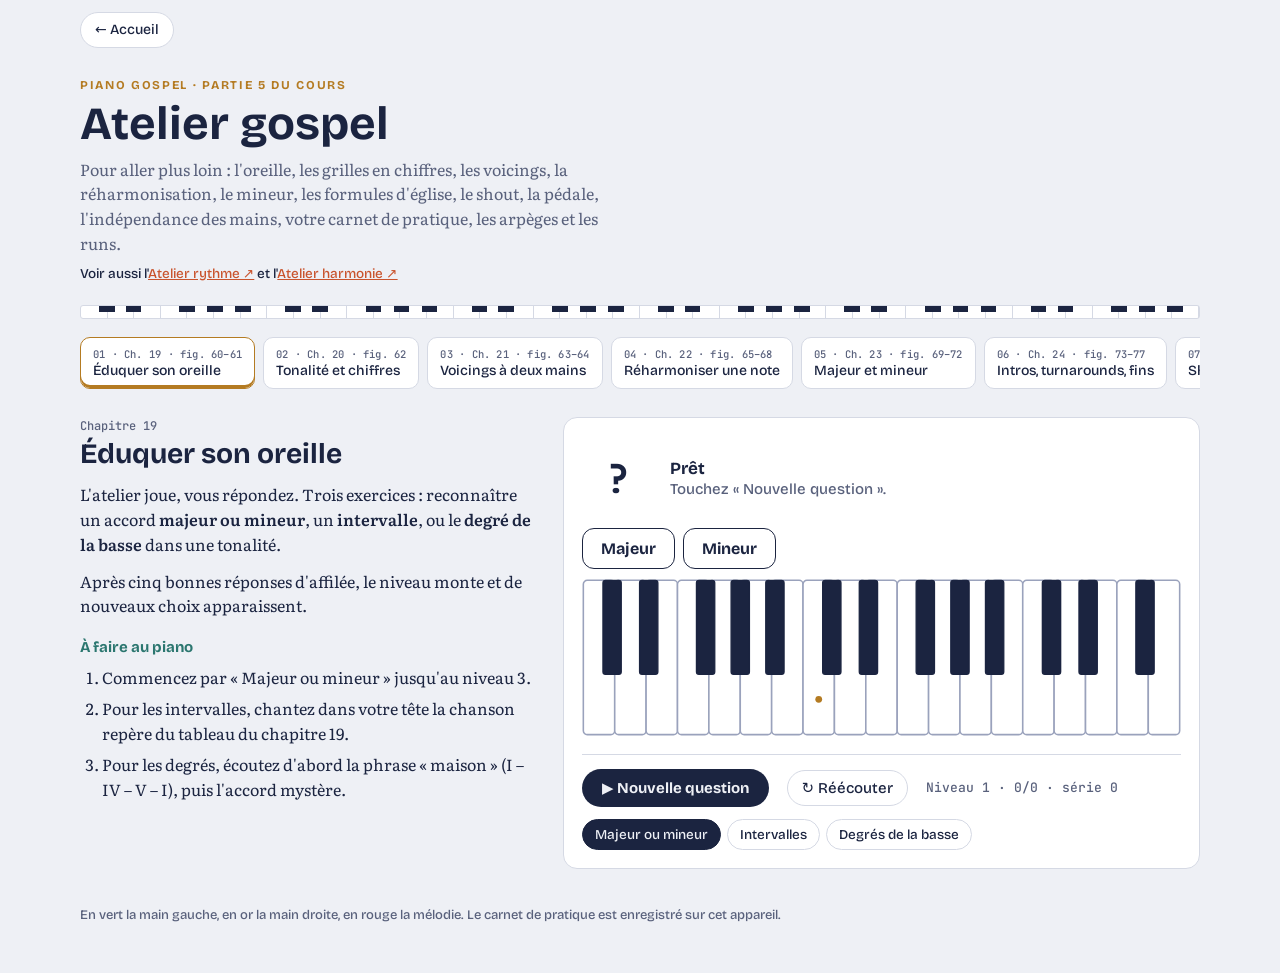
==== commit fa7a65bb: "Chapitre 29 et leçon « Arpèges et runs » Co-Authored-By: Claude Opus 5.5 <noreply@anthropic.com> Cla" ====
--- a/gospel.html
+++ b/gospel.html
@@ -257,7 +257,7 @@
 <header>
   <div class="eyebrow">Piano gospel · partie 5 du cours</div>
   <h1>Atelier gospel</h1>
-  <p class="sub">Pour aller plus loin : l'oreille, les grilles en chiffres, les voicings, la réharmonisation, le mineur, les formules d'église, le shout, la pédale, l'indépendance des mains et votre carnet de pratique.</p>
+  <p class="sub">Pour aller plus loin : l'oreille, les grilles en chiffres, les voicings, la réharmonisation, le mineur, les formules d'église, le shout, la pédale, l'indépendance des mains, votre carnet de pratique, les arpèges et les runs.</p>
   <p class="cross">Voir aussi l'<a href="rythme.html" >Atelier rythme ↗</a> et l'<a href="harmonie.html" >Atelier harmonie ↗</a></p>
   <div class="keys" aria-hidden="true"></div>
   <nav aria-label="Leçons"><ol id="nav"></ol></nav>
@@ -503,7 +503,7 @@
       const mm = +m, black = isBlack(mm);
       const show = mode !== "none" && (!black || lit[mm]);
       labels[mm].textContent = show ? name(mm) : "";
-      labels[mm].classList.toggle("on", !!lit[mm] && !black);
+      labels[mm].classList.toggle("on", !!lit[mm] && !black && !/soft|dim/.test(lit[mm]));
     }
   }
   function light(m, cls) {
@@ -662,6 +662,9 @@
 { id: "carnet", nav: "Ch. 28 · fig. 85", title: "Carnet de pratique", ref: "Chapitre 28",
   intro: `<p>Vos fiches de chant et vos séances, enregistrées <b>sur cet appareil</b>. Notez la tonalité, le tempo, la grille en chiffres et l'état de chaque chant ; consignez chaque séance avec sa durée et le tempo atteint.</p><p>Utilisez « Exporter » de temps en temps pour garder une copie.</p>`,
   steps: ["Créez une fiche pour le chant que vous apprenez.", "Après chaque séance, ajoutez une ligne au journal.", "Une fois par mois, regardez le total et passez les chants maîtrisés en « Maîtrisé »."] },
+{ id: "arpeges", nav: "Ch. 29 · fig. 86–96", title: "Arpèges et runs", ref: "Chapitre 29",
+  intro: `<p>Trois onglets. <b>Arpèges</b> : choisissez un accord, une main et un motif ; les doigtés s'affichent sur les touches et la note jouée s'allume en rouge. <b>Runs gospel</b> : les traits du chapitre 29, à écouter lentement puis à vitesse réelle, dans toutes les tonalités. <b>Progression arpégée</b> : une grille avec la main gauche en arpège.</p>`,
+  steps: ["Arpège de Do, main droite, 2 octaves, en croches à 60 BPM : jouez avec l'atelier.", "Montez de 4 BPM après trois passages propres, puis passez aux doubles croches.", "Écoutez chaque run lentement, jouez-le, puis essayez-le à vitesse réelle à la fin d'un refrain."] },
 ];
 
 const nav = $("#nav");
@@ -1268,9 +1271,165 @@
   render();
 }
 
+
+/* ---------------------------------------------------------- 11 · arpèges */
+const ARPQ = {maj: [0, 4, 7], m: [0, 3, 7], "7": [0, 4, 7, 10], maj7: [0, 4, 7, 11], m7: [0, 3, 7, 10], add9: [0, 2, 4, 7]};
+const ARPQN = {maj: "", m: "m", "7": "7", maj7: "maj7", m7: "m7", add9: "add9"};
+function arpFingers(notes, ivs, hand) {
+  /* doigtés en montant ; null si la position n'est pas standard */
+  const n = ivs.length, black = m => isBlack(m), out = [];
+  const rootBlack = black(notes[0]);
+  if (hand === "MD") {
+    if (!rootBlack) { notes.forEach((m, i) => out.push(i === notes.length - 1 ? 5 : (i % n) + 1)); return out; }
+    const w = ivs.findIndex(iv => !black(notes[0] + iv));
+    notes.forEach((m, i) => {
+      const k = i % n;
+      if (i === notes.length - 1) out.push(black(m) && w >= 0 ? 4 : 5);
+      else if (w < 0) out.push([2, 3, 4, 4][k]);
+      else if (i === 0) out.push(2);
+      else if (k >= w) out.push(1 + (k - w));
+      else out.push(n === 3 ? 4 : n - w + 1 + k);
+    });
+    return out;
+  }
+  if (rootBlack) return null;
+  const first = n === 3 ? [5, 4, 2] : [5, 4, 3, 2], next = n === 3 ? [1, 4, 2] : [1, 4, 3, 2];
+  notes.forEach((m, i) => out.push(i === notes.length - 1 ? 1 : (i < n ? first[i] : next[i % n])));
+  return out;
+}
+const RUNS = [
+  {n: "Descendant sur add9", f: "fig. 93", pre: [0, [0, 4, 7, 14]], notes: [[19, .25], [16, .25], [14, .25], [12, .25], [7, .25], [4, .25], [2, .25], [0, .25]], land: [5, [0, 4, 7]]},
+  {n: "Pentatonique montant", f: "fig. 94", pre: [0, [0, 4, 7]], notes: [[0, .25], [2, .25], [4, .25], [7, .25], [9, .25], [12, .25], [14, .25], [16, .25]], land: [0, [0, 4, 7], 19]},
+  {n: "Avec la note bleue", f: "fig. 95", pre: [5, [0, 4, 7]], notes: [[9, .25], [12, .25], [15, .1], [16, .4], [19, .25], [21, .25], [24, .5]], land: [0, [0, 4, 7]]},
+  {n: "Cascade à deux mains", f: "fig. 96", pre: null, notes: [[-24, .5], [-17, .5], [-12, .5], [-8, .5], [4, .5], [7, .5], [12, .5], [16, .5]], land: [0, [0, 4, 7], 19]},
+  {n: "Triolets descendants", f: "chapitre 29", pre: [0, [0, 4, 7]], notes: [[24, 1 / 3], [19, 1 / 3], [16, 1 / 3], [21, 1 / 3], [16, 1 / 3], [12, 1 / 3], [19, 1 / 3], [14, 1 / 3], [12, 1 / 3], [16, 1 / 3], [12, 1 / 3], [7, 1 / 3]], land: [5, [0, 4, 7]]},
+];
+function viewArpeges(root) {
+  const st = stageEl(root, "Arpèges");
+  let mode = 0, rootPc = 0, q = "maj", hand = 0, motif = 0, oct = 2, sub = 2, bpm = 60, run = 0, slow = true, prog = 0, lhPat = 0, playing = false;
+  let fmap = {};
+  st.innerHTML = `<div class="readout"><div class="big" id="ab" style="font-size:48px;min-width:2ch">·</div><div class="state" id="as"><b>Prêt</b>Choisissez un accord et lancez.</div></div>`;
+  const kb = Keyboard(36, 88, {labels: "fr", nameFn: m => fmap[m] !== undefined ? String(fmap[m]) : SHARP_FR[((m % 12) + 12) % 12]});
+  st.append(kbBox(kb));
+  const tabs = chips(["Arpèges", "Runs gospel", "Progression arpégée"], 0, i => { mode = i; TR.stop(); controls(); }, "Mode");
+  tabs.style.marginTop = "14px"; st.append(tabs);
+  const box = h("div", {class: "controls"}); st.append(box);
+  const pb = h("button", {class: "btn", type: "button"}, "▶ Lancer");
+  function setPlaying(v) { playing = v; pb.textContent = v ? "■ Arrêter" : "▶ Lancer"; }
+  pb.onclick = () => playing ? TR.stop() : start();
+  const tempoEl = () => {
+    const t = h("div", {class: "tempo"}, `<label class="note" for="ar-t" style="margin:0">Tempo</label><input type="range" id="ar-t" min="40" max="140" step="1" value="${bpm}"><output id="ar-to">${bpm} BPM</output>`);
+    t.querySelector("input").oninput = e => { bpm = +e.target.value; t.querySelector("output").textContent = bpm + " BPM"; TR.setBpm(bpm); };
+    return t;
+  };
+  const upBtn = () => { const b = h("button", {class: "btn ghost", type: "button"}, "+4 BPM"); b.onclick = () => { bpm = Math.min(140, bpm + 4); const r = $("#ar-t", st); if (r) { r.value = bpm; $("#ar-to", st).textContent = bpm + " BPM"; } TR.setBpm(bpm); }; return b; };
+  function controls() {
+    box.innerHTML = ""; box.append(pb);
+    if (mode === 0) {
+      const qs = h("select", {id: "ar-q", "aria-label": "Type d'accord"}); Object.keys(ARPQ).forEach(k => qs.append(h("option", {value: k}, k === "maj" ? "majeur" : k === "m" ? "mineur" : k)));
+      qs.value = q; qs.onchange = () => { q = qs.value; preview(); };
+      const os = h("select", {id: "ar-o", "aria-label": "Octaves"}, `<option value="1">1 octave</option><option value="2">2 octaves</option>`); os.value = oct; os.onchange = () => { oct = +os.value; preview(); };
+      const ss = h("select", {id: "ar-s", "aria-label": "Valeur des notes"}, `<option value="2">croches</option><option value="3">triolets</option><option value="4">doubles croches</option>`); ss.value = sub; ss.onchange = () => { sub = +ss.value; if (playing) start(); };
+      box.append(lab("ar-r", "Accord"), keySelect("ar-r", rootPc, k => { rootPc = k.pc; preview(); }), qs, os, ss, tempoEl(), upBtn(),
+        chips(["Main droite", "Main gauche", "Deux mains (cascade)"], hand, i => { hand = i; preview(); }, "Main"),
+        chips(["Monter et descendre", "Monter seulement", "Brisé 1-5-8-10 (main gauche)"], motif, i => { motif = i; preview(); }, "Motif"));
+    } else if (mode === 1) {
+      box.append(lab("ar-r", "Tonalité"), keySelect("ar-r", rootPc, k => { rootPc = k.pc; previewRun(); }),
+        chips(["Lent (moitié)", "Vitesse réelle"], slow ? 0 : 1, i => { slow = !i; }, "Vitesse"),
+        chips(RUNS.map(r => r.n), run, i => { run = i; previewRun(); }, "Run"));
+    } else {
+      box.append(lab("ar-r", "Tonalité"), keySelect("ar-r", rootPc, k => { rootPc = k.pc; }), tempoEl(),
+        chips(["I – vi – IV – V", "I – IV – V – I", "I – I7 – IV – iv"], prog, i => { prog = i; if (playing) start(); }, "Progression"),
+        chips(["Main gauche 1-5-8-5", "Main gauche 1-5-8-10"], lhPat, i => { lhPat = i; if (playing) start(); }, "Motif"));
+    }
+    if (mode === 0) preview(); else if (mode === 1) previewRun(); else { kb.clear(); fmap = {}; kb.refresh(); $("#as", st).innerHTML = "<b>Progression arpégée</b>main gauche en arpège, main droite en accords"; }
+  }
+  function arpSeq() {
+    const ivs = ARPQ[q], k = keyByPc(rootPc), name = k.en + ARPQN[q];
+    if (motif === 2) {
+      const b = 36 + rootPc, third = ivs[1] === 3 ? 15 : 16;
+      const ns = [b, b + 7, b + 12, b + third, b + 12, b + 7];
+      return {name, items: ns.map(m => ({m, hand: "MG", f: null})), info: "fondamentale, quinte, octave, dixième"};
+    }
+    const build = (base, o, hd) => { const ns = []; for (let i = 0; i < o; i++) ivs.forEach(iv => ns.push(base + 12 * i + iv)); ns.push(base + 12 * o); const f = arpFingers(ns, ivs, hd); return ns.map((m, i) => ({m, hand: hd, f: f ? f[i] : null})); };
+    let up;
+    if (hand === 2) {
+      const lb = 36 + rootPc, lh = build(lb, 1, "MG").slice(0, -1), rh = build(lb + 12 + (rootPc > 4 ? 0 : 12), oct, "MD");
+      up = [...lh, ...rh];
+    } else if (hand === 1) up = build(36 + rootPc + (rootPc > 6 ? -12 : 0) + 12 * (oct === 1 ? 1 : 0), oct, "MG");
+    else { let b = 60 + rootPc; if (b > 66) b -= 12; up = build(b, oct, "MD"); }
+    if (motif === 1) return {name, items: up};
+    const down = up.slice(0, -1).reverse();
+    return {name, items: [...up, ...down]};
+  }
+  function preview() {
+    const S = arpSeq(); kb.clear(); fmap = {};
+    S.items.forEach(x => { if (x.f) fmap[x.m] = x.f; kb.light(x.m, x.hand === "MG" ? "l-tsoft" : "l-soft"); });
+    kb.refresh();
+    const anyNull = S.items.some(x => !x.f);
+    $("#ab", st).textContent = S.name;
+    $("#as", st).innerHTML = `<b>${S.items.length} notes</b>${S.info || (anyNull ? "départ sur une touche noire à la main gauche : pouce sur les blanches, 3 ou 4 sur les noires" : "les chiffres sur les touches sont les doigtés")}`;
+  }
+  function start() {
+    if (mode === 1) return startRun();
+    if (mode === 2) return startProg();
+    const S = arpSeq(), step = 1 / sub, L = Math.ceil(S.items.length * step) + 1;
+    const ev = S.items.map((x, i) => ({t: i * step, play: (tm, spb) => {
+      AU.note(tm, [freq(x.m)], Math.max(step * spb * 1.6, 0.25), i === 0 ? 0.5 : 0.42);
+      TR.at(tm, () => { preview(); kb.light(x.m, x.hand === "MG" ? "l-teal" : "l-coral"); $("#ab", st).textContent = x.f || SHARP_FR[x.m % 12]; $("#as", st).innerHTML = `<b>${SHARP_FR[x.m % 12]}</b>${x.hand === "MG" ? "main gauche" : "main droite"}${x.f ? " · doigt " + x.f : ""}`; });
+    }}));
+    for (let b = 0; b < L; b++) ev.push({t: b, play: tm => AU.click(tm, b === 0 ? 1 : 0)});
+    TR.start({bpm, L, events: ev, onStop: () => { setPlaying(false); preview(); }});
+    setPlaying(true);
+  }
+  function runNotes() {
+    const R = RUNS[run], base = 60 + rootPc - (rootPc > 6 ? 12 : 0);
+    let t = 0; const ns = [];
+    if (R.pre) t = 2;
+    R.notes.forEach(([o, d]) => { ns.push({m: base + o, t, d}); t += d; });
+    return {R, base, ns, end: t};
+  }
+  function previewRun() {
+    const {R, ns} = runNotes(); kb.clear(); fmap = {};
+    ns.forEach((x, i) => { fmap[x.m] = i + 1; kb.light(x.m, x.m < 60 ? "l-tsoft" : "l-soft"); });
+    kb.refresh();
+    $("#ab", st).textContent = keyByPc(rootPc).en; $("#as", st).innerHTML = `<b>${R.n}</b>${R.f} · les numéros donnent l'ordre des notes`;
+  }
+  function startRun() {
+    const {R, base, ns, end} = runNotes(), sp = slow ? 2 : 1, ev = [];
+    const chordAt = (t, [off, ivs, top], dur) => ev.push({t, play: (tm, spb) => {
+      const r = base + off, notes = ivs.map(x => r + x).concat(top ? [base + top] : []);
+      AU.note(tm, [...notes, bassNote((rootPc + off) % 12, 36)].map(freq), dur * spb, 0.42);
+      TR.at(tm, () => { previewRun(); notes.forEach(m => kb.light(m, "l-gold")); kb.light(bassNote((rootPc + off) % 12, 36), "l-teal"); });
+    }});
+    if (R.pre) chordAt(0, R.pre, 2);
+    ns.forEach((x, i) => ev.push({t: x.t, play: (tm, spb) => { AU.note(tm, [freq(x.m)], Math.max(x.d * spb * 1.3, 0.12), 0.45); TR.at(tm, () => { kb.light(x.m, "l-coral"); $("#ab", st).textContent = i + 1; }); }}));
+    const land = Math.ceil(end);
+    chordAt(land, R.land, 3);
+    ev.push({t: land + 3, play: tm => TR.at(tm, () => TR.stop())});
+    TR.start({bpm: 80 / sp, L: land + 4, events: ev, onStop: () => { setPlaying(false); previewRun(); }});
+    setPlaying(true);
+  }
+  function startProg() {
+    const items = [[[0,0,"maj",4,,,"I"],[5,9,"m",4,,,"vi"],[3,5,"maj",4,,,"IV"],[4,7,"maj",4,,,"V"]],
+      [[0,0,"maj",4,,,"I"],[3,5,"maj",4,,,"IV"],[4,7,"maj",4,,,"V"],[0,0,"maj",4,,,"I"]],
+      [[0,0,"maj",4,,,"I"],[0,0,"7",4,,,"I7"],[3,5,"maj",4,,,"IV"],[3,5,"m",4,,,"iv"]]][prog];
+    const R = realize(keyByPc(rootPc), items), ev = [];
+    R.chords.forEach(c => {
+      const b = bassNote(c.root % 12, 36), third = Q[c.q].iv[1] === 3 ? 15 : 16;
+      const pat = lhPat ? [0, 7, 12, third, 12, 7, 12, 7] : [0, 7, 12, 7, 0, 7, 12, 7];
+      ev.push({t: c.t, play: (tm, spb) => { AU.note(tm, c.rh.map(m => freq(m + 12)), 4 * spb * 0.95, 0.3); TR.at(tm, () => { $("#ab", st).textContent = c.name; $("#as", st).innerHTML = `<b>${c.rn}</b>${lhPat ? "1-5-8-10" : "1-5-8-5"} à la main gauche`; }); }});
+      pat.forEach((o, i) => ev.push({t: c.t + i / 2, play: (tm, spb) => { AU.note(tm, [freq(b + o)], spb * 0.6, 0.45); TR.at(tm, () => { kb.clear(); fmap = {}; c.rh.forEach(m => kb.light(m + 12, "l-gold")); kb.light(b + o, "l-teal"); kb.refresh(); }); }}));
+    });
+    TR.start({bpm, L: R.len, events: ev, onStop: () => setPlaying(false)});
+    setPlaying(true);
+  }
+  controls();
+}
+
 /* ---------------------------------------------------------------- routage */
 const VIEWS = {oreille: viewOreille, nashville: viewNashville, voicings: viewVoicings, reharm: viewReharm, mineur: viewMineur,
-  formules: viewFormules, shout: viewShout, pedale: viewPedale, mains: viewMains, carnet: viewCarnet};
+  formules: viewFormules, shout: viewShout, pedale: viewPedale, mains: viewMains, carnet: viewCarnet, arpeges: viewArpeges};
 const main = $("#main");
 function route() {
   TR.stop(true);
